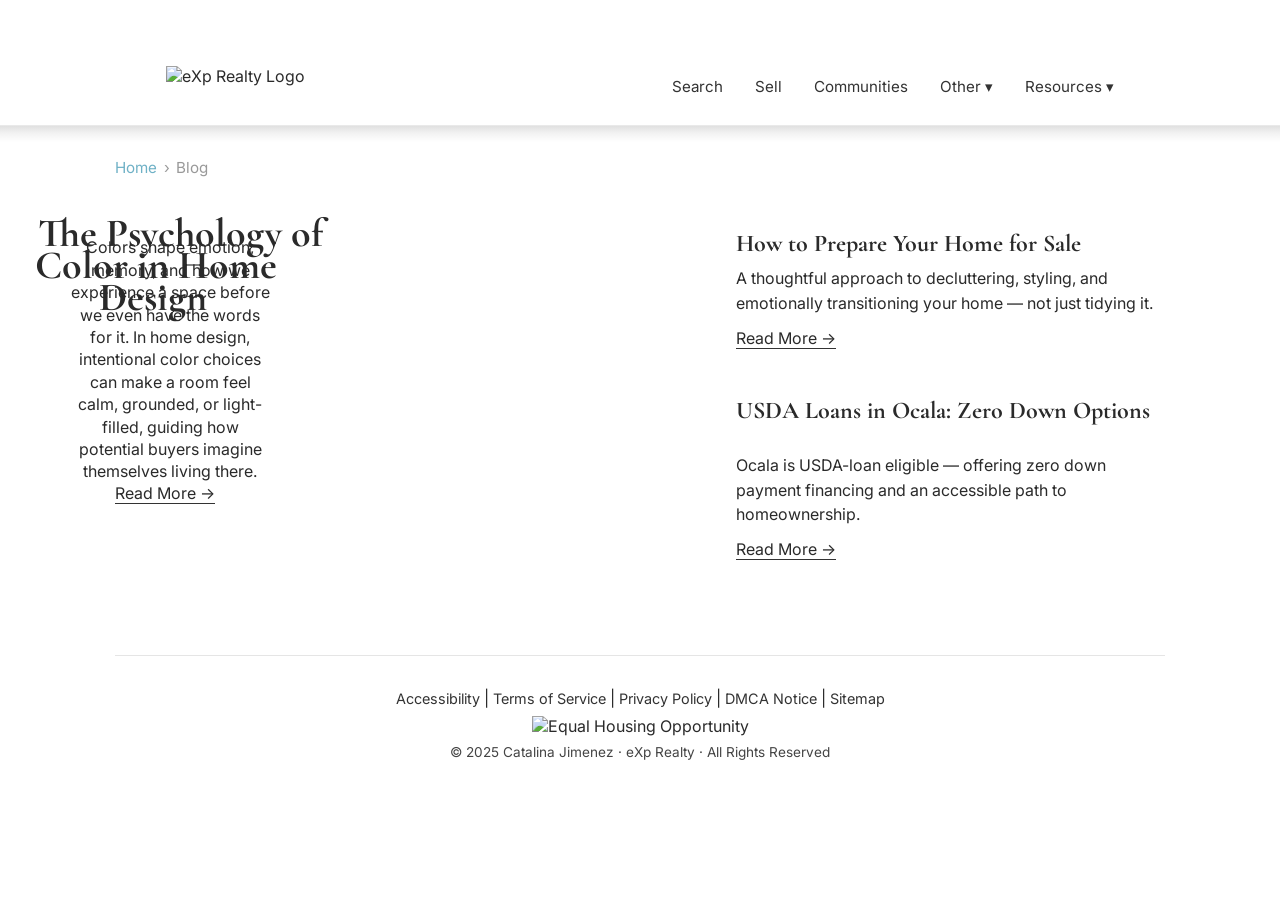
==== index.html @ dcae133d "Update index.html" ====
<!DOCTYPE html>
<html lang="en">
<head>
  <meta charset="UTF-8">
  <title>My Florida Home Guide</title>
  <link rel="preconnect" href="https://fonts.gstatic.com" crossorigin>
  <link href="https://fonts.googleapis.com/css2?family=Cormorant+Garamond:wght@400;500;600&family=Inter:wght@300;400;500&display=swap" rel="stylesheet">
  <style>
    :root { --serif: "Cormorant Garamond", serif; --sans: "Inter", sans-serif; }
    * { box-sizing: border-box; margin: 0; padding: 0; }
    body { font-family: var(--sans); background: #fff; color: #2a2a2a; padding: 3rem 9vw; }

    /* HEADER */
    .blog-header { width: 100%; padding: 1.1rem 4vw; background: #fff; display: flex; justify-content: center; position: relative; z-index: 10; }
    .blog-header-inner { width: 100%; max-width: 1500px; display: flex; justify-content: space-between; align-items: center; }
    .header-logo { height: 42px; width: auto; display: block; }
    .header-right { display: flex; align-items: center; gap: 2rem; font-family: var(--sans); font-size: 0.95rem; font-weight: 400; }
    .nav-main { text-decoration: none; color: #333; transition: opacity 0.25s ease; }
    .nav-main:hover { opacity: 0.6; }

    /* HEADER BAR */
    .header-bar { position: relative; width: 100vw; left: 50%; transform: translateX(-50%); height: 1px; background: #e9e9e9; margin: 0; padding: 0; }
    .header-bar::after { content: ""; position: absolute; left: 0; right: 0; top: 100%; height: 16px; background: linear-gradient(to bottom, rgba(0,0,0,0.12), rgba(0,0,0,0.05) 45%, rgba(0,0,0,0)); pointer-events: none; }

    /* BREADCRUMB */
    .breadcrumb { font-family: var(--sans); font-size: 0.95rem; color: #999; margin-top: 2rem; margin-bottom: 2rem; display: flex; align-items: center; gap: 0.4rem; }
    .breadcrumb a { color: #6fb1c6; text-decoration: none; }
    .breadcrumb a:hover { text-decoration: underline; }
    .breadcrumb span { color: #999; }

    /* LAYOUT */
    .blog-layout { display: grid; grid-template-columns: 1.3fr 1fr; gap: 4rem; align-items: start; background: #fff; position: relative; padding-bottom: 3rem; }
    .hero-container, .side-column { background: #fff; }

    /* HERO TITLE */
    .hero-title { font-family: var(--serif); font-size: clamp(2.5rem, 3.5vw, 2.5rem); line-height: 0.40; margin-left: -3.5vw; margin-top: 1rem; margin-bottom: -5rem; }
    .hero-title .line { display: block; }
    .hero-title .line-1 { margin-left: -2rem; }
    .hero-title .line-2 { margin-left: -2.2rem; }
    .hero-title .line-3 { margin-left: 1.8rem; }

    /* HERO IMAGE */
    .hero-image-wrap { width: 100%; max-width: 480px; margin-left: -4vw; margin-top: 2rem; -webkit-mask-image: url("https://assets.codepen.io/15642444/Hero.svg"); mask-image: url("https://assets.codepen.io/15642444/Hero.svg"); -webkit-mask-size: contain; mask-size: contain; -webkit-mask-repeat: no-repeat; mask-repeat: no-repeat; -webkit-mask-position: top left; mask-position: top left; }
    .hero-image-wrap img { width: 100%; height: 100%; display: block; object-fit: cover; object-position: center top; }

    .hero-paragraph { 
  font-family: var(--sans); 
  line-height: 1.4; 
  margin-left: -3.5vw; 
  margin-top: -2.8rem; 
  max-width: 20ch; 
  text-align: center; 
}
    
    /* READMORE */
    .readmore { text-decoration: none; border-bottom: 1px solid #333; color: #333; }

    /* SIDE COLUMN */
    .side-column { display: flex; flex-direction: column; gap: 3rem; }
    .card-img { width: 100%; border-radius: 22px; margin-bottom: 1rem; }
    .card-title { font-family: var(--serif); font-size: 1.5rem; margin-bottom: 0.5rem; }
    .card-text { line-height: 1.55; margin-bottom: 0.75rem; }

    /* CARD LINK */
    .card-link { text-decoration: none !important; color: #2a2a2a !important; display: block; cursor: pointer; }
    .card-link:link, .card-link:visited, .card-link:hover, .card-link:active { text-decoration: none !important; color: #2a2a2a !important; }
    .card-link h2, .card-link h3, .card-link p, .card-link span { text-decoration: none !important; color: #2a2a2a !important; }
    .card-link:hover { opacity: 0.88; transition: opacity 0.25s; }

    /* FOOTER */
    .site-footer { width: 100%; background: #fff; padding: 2rem 0; border-top: 1px solid #e5e5e5; display: flex; justify-content: center; margin-top: 3rem; }
    .footer-inner { width: 100%; max-width: 2400px; display: flex; flex-direction: column; align-items: center; text-align: center; gap: 0.5rem; }
    .footer-inner a { color: #333; text-decoration: none; font-size: 0.9rem; }
    .footer-logo { height: 38px; width: auto; }
    .footer-copy { font-size: 0.85rem; color: #444; }

    @media(max-width: 900px) { .blog-layout { grid-template-columns: 1fr; } }
  </style>
</head>
<body>

<div class="page-container">
  <header class="blog-header">
    <div class="blog-header-inner">
      <div class="header-left">
        <img src="https://imgur.com/5rAwWDG.jpeg" alt="eXp Realty Logo" class="header-logo">
      </div>
      <nav class="header-right">
        <a href="#" class="nav-main">Search</a>
        <a href="#" class="nav-main">Sell</a>
        <a href="#" class="nav-main">Communities</a>
        <a href="#" class="nav-main">Other ▾</a>
        <a href="#" class="nav-main">Resources ▾</a>
      </nav>
    </div>
  </header>
  <div class="header-bar"></div>
</div>

<nav class="breadcrumb">
  <a href="#">Home</a> <span>›</span> <span>Blog</span>
</nav>

<div class="blog-layout">

  <div class="hero-container">
    <a href="color-psychology.html" class="card-link">
      <h2 class="hero-title">
        <span class="line line-1">The Psychology of</span><br>
        <span class="line line-2">Color in Home</span><br>
        <span class="line line-3">Design</span>
      </h2>
      <div class="hero-image-wrap">
        <img src="https://assets.codepen.io/15642444/Screenshot%202025-10-20%20at%201.41.31%E2%80%AFPM.png" alt="">
      </div>
      <p class="hero-paragraph">
        Colors shape emotion, memory, and how we experience a space before we even
        have the words for it. In home design, intentional color choices can make a
        room feel calm, grounded, or light-filled, guiding how potential buyers
        imagine themselves living there.
      </p>
      <span class="readmore">Read More →</span>
    </a>
  </div>

  <div class="side-column">
    <div class="card">
      <a href="prepare-home-for-sale.html" class="card-link">
        <img src="https://i.imgur.com/AZjeDnA.jpg" alt="" class="card-img">
        <h3 class="card-title">How to Prepare Your Home for Sale</h3>
        <p class="card-text">A thoughtful approach to decluttering, styling, and emotionally transitioning your home — not just tidying it.</p>
        <span class="readmore">Read More →</span>
      </a>
    </div>
    <div class="card">
      <a href="usda-loans-ocala.html" class="card-link">
        <h3 class="card-title">USDA Loans in Ocala: Zero Down Options</h3>
        <img src="https://i.imgur.com/o5Bh1wB.jpeg" alt="" class="card-img">
        <p class="card-text">Ocala is USDA-loan eligible — offering zero down payment financing and an accessible path to homeownership.</p>
        <span class="readmore">Read More →</span>
      </a>
    </div>
  </div>

</div>

<footer class="site-footer">
  <div class="footer-inner">
    <div>
      <a href="#">Accessibility</a> | <a href="#">Terms of Service</a> | <a href="#">Privacy Policy</a> | <a href="#">DMCA Notice</a> | <a href="#">Sitemap</a>
    </div>
    <div><img src="https://imgur.com/uwPw7OD.jpeg" alt="Equal Housing Opportunity" class="footer-logo"></div>
    <div class="footer-copy">© 2025 Catalina Jimenez · eXp Realty · All Rights Reserved</div>
  </div>
</footer>

</body>
</html>
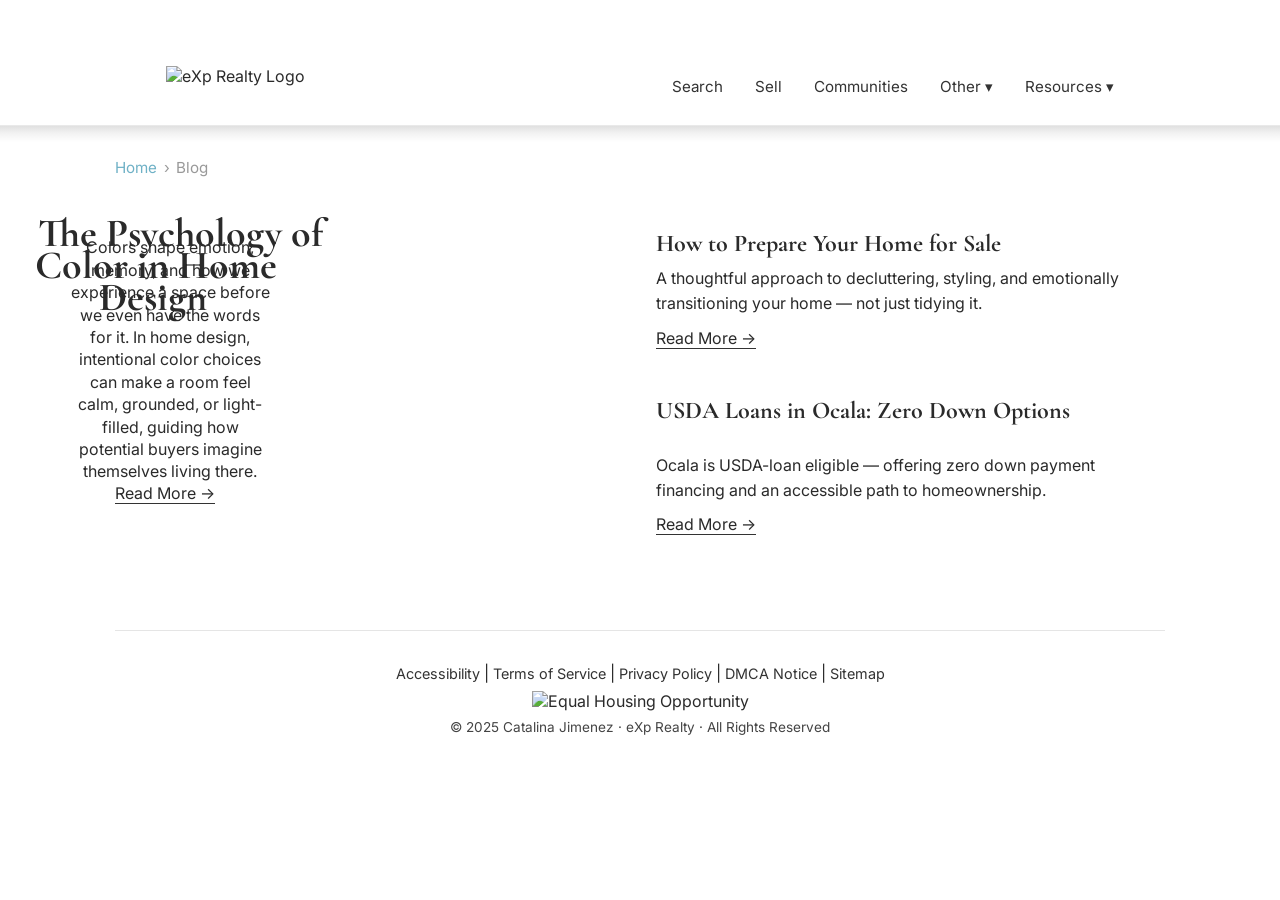
==== commit 60dac47e: "Update index.html" ====
--- a/index.html
+++ b/index.html
@@ -29,7 +29,7 @@
     .breadcrumb span { color: #999; }
 
     /* LAYOUT */
-    .blog-layout { display: grid; grid-template-columns: 1.3fr 1fr; gap: 4rem; align-items: start; background: #fff; position: relative; padding-bottom: 3rem; }
+    .blog-layout { display: grid; grid-template-columns: 1fr 1fr; gap: 2rem; align-items: start; background: #fff; position: relative; padding-bottom: 3rem; }
     .hero-container, .side-column { background: #fff; }
 
     /* HERO TITLE */
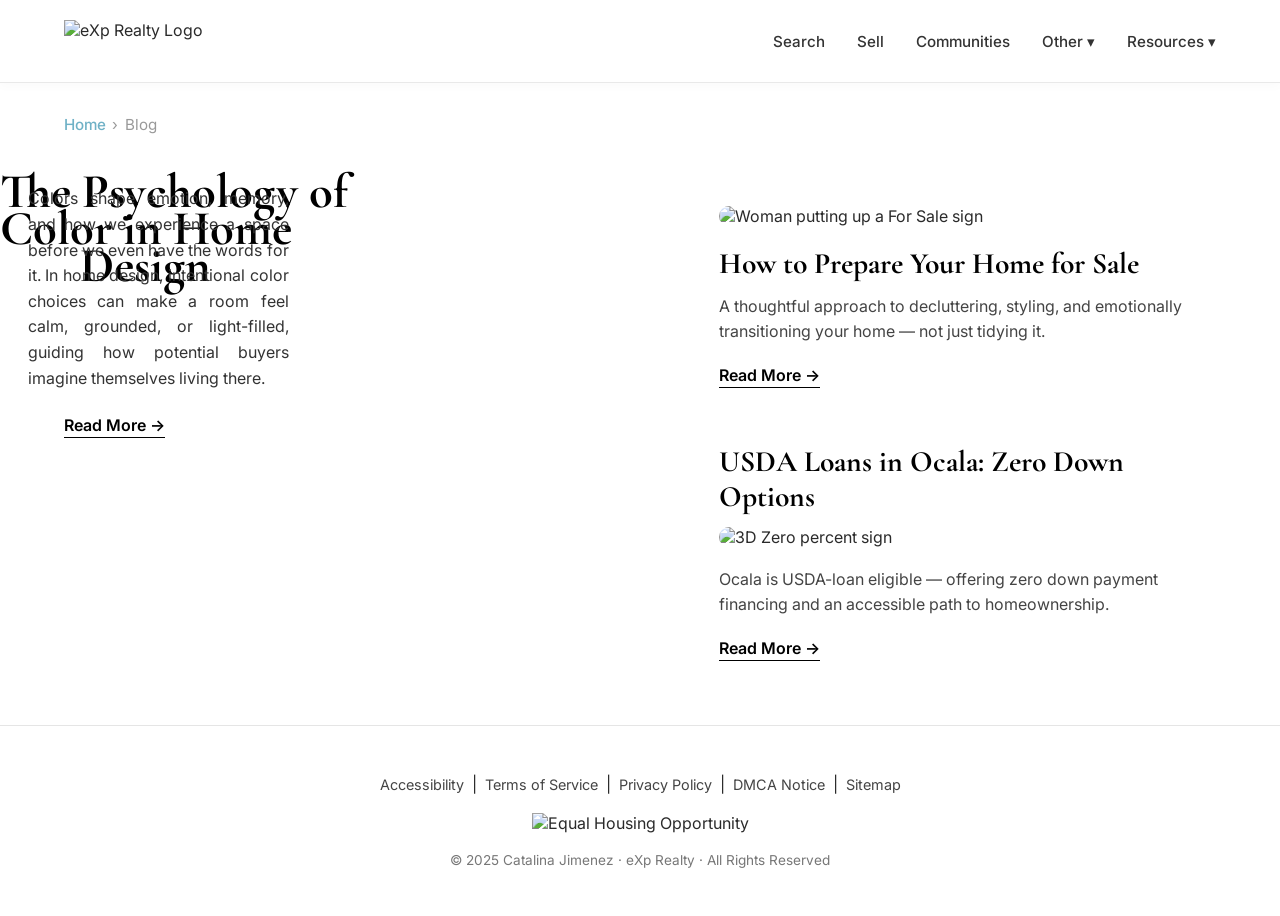
==== commit 1cb52ed0: "Update index.html" ====
--- a/index.html
+++ b/index.html
@@ -2,86 +2,262 @@
 <html lang="en">
 <head>
   <meta charset="UTF-8">
+  <meta name="viewport" content="width=device-width, initial-scale=1.0">
   <title>My Florida Home Guide</title>
   <link rel="preconnect" href="https://fonts.gstatic.com" crossorigin>
-  <link href="https://fonts.googleapis.com/css2?family=Cormorant+Garamond:wght@400;500;600&family=Inter:wght@300;400;500&display=swap" rel="stylesheet">
+  <!-- Updated this link to specifically request the 700 and 600 weights -->
+  <link href="https://fonts.googleapis.com/css2?family=Cormorant+Garamond:ital,wght@0,300;0,400;0,500;0,600;0,700;1,400&family=Inter:wght@300;400;500;600;700&display=swap" rel="stylesheet">
   <style>
-    :root { --serif: "Cormorant Garamond", serif; --sans: "Inter", sans-serif; }
-    * { box-sizing: border-box; margin: 0; padding: 0; }
-    body { font-family: var(--sans); background: #fff; color: #2a2a2a; padding: 3rem 9vw; }
+    :root { 
+      --serif: "Cormorant Garamond", serif; 
+      --sans: "Inter", sans-serif; 
+    }
+    
+    * { 
+      box-sizing: border-box; 
+      margin: 0; 
+      padding: 0; 
+    }
+    
+    body { 
+      font-family: var(--sans); 
+      background: #fff; 
+      color: #2a2a2a; 
+    }
+
+    /* Outer wrapper to control max width perfectly */
+    .page-wrapper {
+      max-width: 1300px;
+      margin: 0 auto;
+      padding: 0 5vw;
+    }
 
     /* HEADER */
-    .blog-header { width: 100%; padding: 1.1rem 4vw; background: #fff; display: flex; justify-content: center; position: relative; z-index: 10; }
-    .blog-header-inner { width: 100%; max-width: 1500px; display: flex; justify-content: space-between; align-items: center; }
-    .header-logo { height: 42px; width: auto; display: block; }
-    .header-right { display: flex; align-items: center; gap: 2rem; font-family: var(--sans); font-size: 0.95rem; font-weight: 400; }
-    .nav-main { text-decoration: none; color: #333; transition: opacity 0.25s ease; }
-    .nav-main:hover { opacity: 0.6; }
+    .blog-header { 
+      width: 100%; 
+      padding: 1.25rem 0; 
+      background: #fff; 
+      display: flex; 
+      justify-content: space-between; 
+      align-items: center; 
+    }
+    .header-logo { 
+      height: 42px; 
+      width: auto; 
+      display: block; 
+    }
+    .header-right { 
+      display: flex; 
+      align-items: center; 
+      gap: 2rem; 
+      font-size: 0.95rem; 
+      font-weight: 500; 
+    }
+    .nav-main { 
+      text-decoration: none; 
+      color: #333; 
+      transition: opacity 0.25s ease; 
+    }
+    .nav-main:hover { 
+      opacity: 0.6; 
+    }
 
     /* HEADER BAR */
-    .header-bar { position: relative; width: 100vw; left: 50%; transform: translateX(-50%); height: 1px; background: #e9e9e9; margin: 0; padding: 0; }
-    .header-bar::after { content: ""; position: absolute; left: 0; right: 0; top: 100%; height: 16px; background: linear-gradient(to bottom, rgba(0,0,0,0.12), rgba(0,0,0,0.05) 45%, rgba(0,0,0,0)); pointer-events: none; }
+    .header-bar-container {
+      width: 100%;
+      border-bottom: 1px solid #e9e9e9;
+      box-shadow: 0 4px 10px rgba(0,0,0,0.02);
+      margin-bottom: 2rem;
+    }
 
     /* BREADCRUMB */
-    .breadcrumb { font-family: var(--sans); font-size: 0.95rem; color: #999; margin-top: 2rem; margin-bottom: 2rem; display: flex; align-items: center; gap: 0.4rem; }
-    .breadcrumb a { color: #6fb1c6; text-decoration: none; }
-    .breadcrumb a:hover { text-decoration: underline; }
-    .breadcrumb span { color: #999; }
+    .breadcrumb { 
+      font-size: 0.95rem; 
+      color: #999; 
+      margin-bottom: 2.5rem; 
+      display: flex; 
+      align-items: center; 
+      gap: 0.4rem; 
+    }
+    .breadcrumb a { 
+      color: #6fb1c6; 
+      text-decoration: none; 
+      font-weight: 500;
+    }
+    .breadcrumb a:hover { 
+      text-decoration: underline; 
+    }
+    .breadcrumb span { 
+      color: #999; 
+    }
 
     /* LAYOUT */
-    .blog-layout { display: grid; grid-template-columns: 1fr 1fr; gap: 2rem; align-items: start; background: #fff; position: relative; padding-bottom: 3rem; }
-    .hero-container, .side-column { background: #fff; }
-
-    /* HERO TITLE */
-    .hero-title { font-family: var(--serif); font-size: clamp(2.5rem, 3.5vw, 2.5rem); line-height: 0.40; margin-left: -3.5vw; margin-top: 1rem; margin-bottom: -5rem; }
+    .blog-layout { 
+      display: grid; 
+      grid-template-columns: 1.1fr 0.9fr; 
+      gap: 3rem; 
+      align-items: start; 
+      padding-bottom: 4rem; 
+    }
+
+    /* HERO TITLE - Now using loaded Bold weight */
+    .hero-title { 
+      font-family: var(--serif); 
+      font-size: clamp(2rem, 3.8vw, 3.1rem); 
+      font-weight: 700; 
+      line-height: 0.76; 
+      margin-bottom: -4.9rem;
+      color: #000;
+      position: relative;
+      z-index: 10;
+    }
     .hero-title .line { display: block; }
-    .hero-title .line-1 { margin-left: -2rem; }
-    .hero-title .line-2 { margin-left: -2.2rem; }
-    .hero-title .line-3 { margin-left: 1.8rem; }
+    .hero-title .line-1 { margin-left: -4rem; } /* Fixed: 0 does not need a unit */
+    .hero-title .line-2 { margin-left: -4rem }
+    .hero-title .line-3 { margin-left: 1rem }
 
     /* HERO IMAGE */
-    .hero-image-wrap { width: 100%; max-width: 480px; margin-left: -4vw; margin-top: 2rem; -webkit-mask-image: url("https://assets.codepen.io/15642444/Hero.svg"); mask-image: url("https://assets.codepen.io/15642444/Hero.svg"); -webkit-mask-size: contain; mask-size: contain; -webkit-mask-repeat: no-repeat; mask-repeat: no-repeat; -webkit-mask-position: top left; mask-position: top left; }
-    .hero-image-wrap img { width: 100%; height: 100%; display: block; object-fit: cover; object-position: center top; }
-
+    .hero-image-wrap { 
+      width: 100%; 
+      max-width: 600px; 
+      margin-top: 0.5rem;
+      margin-left: -5%;
+      position: relative; 
+      z-index: 1; 
+      -webkit-mask-image: url("https://assets.codepen.io/15642444/Hero.svg"); 
+      mask-image: url("https://assets.codepen.io/15642444/Hero.svg"); 
+      -webkit-mask-size: contain; 
+      mask-size: contain; 
+      -webkit-mask-repeat: no-repeat; 
+      mask-repeat: no-repeat; 
+      -webkit-mask-position: top left; 
+      mask-position: top left; 
+    }
+    .hero-image-wrap img { 
+      width: 100%; 
+      height: 100%; 
+      display: block; 
+      object-fit: cover; 
+      object-position: center top; 
+    }
+
+    /* HERO TEXT */
     .hero-paragraph { 
-  font-family: var(--sans); 
-  line-height: 1.4; 
-  margin-left: -3.5vw; 
-  margin-top: -2.8rem; 
-  max-width: 20ch; 
-  text-align: center; 
-}
+      font-family: var(--sans); 
+      font-size: 1rem;
+      line-height: 1.6; 
+      margin-top: -3rem;
+      margin-left: -6%;
+      margin-bottom: 1.5rem; 
+      max-width: 43%; 
+      text-align: justify; 
+      color: #333;
+      position: relative;
+      z-index: 10;
+    }
     
     /* READMORE */
-    .readmore { text-decoration: none; border-bottom: 1px solid #333; color: #333; }
+    .readmore { 
+      font-weight: 600;
+      text-decoration: none; 
+      border-bottom: 1.5px solid #000; 
+      color: #000; 
+      padding-bottom: 2px;
+      display: inline-block;
+      position: relative;
+      z-index: 10;
+    }
 
     /* SIDE COLUMN */
-    .side-column { display: flex; flex-direction: column; gap: 3rem; }
-    .card-img { width: 100%; border-radius: 22px; margin-bottom: 1rem; }
-    .card-title { font-family: var(--serif); font-size: 1.5rem; margin-bottom: 0.5rem; }
-    .card-text { line-height: 1.55; margin-bottom: 0.75rem; }
-
-    /* CARD LINK */
-    .card-link { text-decoration: none !important; color: #2a2a2a !important; display: block; cursor: pointer; }
-    .card-link:link, .card-link:visited, .card-link:hover, .card-link:active { text-decoration: none !important; color: #2a2a2a !important; }
-    .card-link h2, .card-link h3, .card-link p, .card-link span { text-decoration: none !important; color: #2a2a2a !important; }
-    .card-link:hover { opacity: 0.88; transition: opacity 0.25s; }
+    .side-column { 
+      display: flex; 
+      flex-direction: column; 
+      gap: 3.5rem; 
+      padding-top: 2rem; 
+    }
+    .card-img { 
+      width: 100%; 
+      border-radius: 20px; 
+      margin-bottom: 1.25rem; 
+      display: block;
+    }
+    .card-title { 
+      font-family: var(--serif); 
+      font-size: 1.85rem; 
+      font-weight: 700; 
+      margin-bottom: 0.75rem; 
+      color: #000;
+      line-height: 1.2;
+    }
+    .card-text { 
+      line-height: 1.6; 
+      margin-bottom: 1.25rem; 
+      color: #444;
+      font-size: 1rem;
+    }
+
+    /* CARD LINK RESET */
+    .card-link { 
+      text-decoration: none; 
+      color: inherit; 
+      display: block; 
+      cursor: pointer; 
+      transition: opacity 0.2s ease;
+    }
+    .card-link:hover { 
+      opacity: 0.8; 
+    }
 
     /* FOOTER */
-    .site-footer { width: 100%; background: #fff; padding: 2rem 0; border-top: 1px solid #e5e5e5; display: flex; justify-content: center; margin-top: 3rem; }
-    .footer-inner { width: 100%; max-width: 2400px; display: flex; flex-direction: column; align-items: center; text-align: center; gap: 0.5rem; }
-    .footer-inner a { color: #333; text-decoration: none; font-size: 0.9rem; }
-    .footer-logo { height: 38px; width: auto; }
-    .footer-copy { font-size: 0.85rem; color: #444; }
-
-    @media(max-width: 900px) { .blog-layout { grid-template-columns: 1fr; } }
+    .site-footer { 
+      width: 100%; 
+      background: #fff; 
+      padding: 3rem 0; 
+      border-top: 1px solid #e5e5e5; 
+      display: flex; 
+      justify-content: center; 
+    }
+    .footer-inner { 
+      width: 100%; 
+      display: flex; 
+      flex-direction: column; 
+      align-items: center; 
+      text-align: center; 
+      gap: 1.2rem; 
+    }
+    .footer-inner a { 
+      color: #444; 
+      text-decoration: none; 
+      font-size: 0.9rem; 
+    }
+    .footer-inner a:hover {
+      text-decoration: underline;
+    }
+    .footer-logo { 
+      height: 38px; 
+      width: auto; 
+    }
+    .footer-copy { 
+      font-size: 0.85rem; 
+      color: #777; 
+    }
+
+    /* RESPONSIVE */
+    @media(max-width: 900px) { 
+      .blog-layout { grid-template-columns: 1fr; gap: 4rem; } 
+      .hero-title .line-2, .hero-title .line-3 { padding-left: 0; }
+      .hero-title { margin-bottom: 0; }
+      .hero-image-wrap { margin-left: 0; }
+      .hero-paragraph { margin-top: 1rem; margin-left: 0; }
+      .side-column { padding-top: 0; }
+    }
   </style>
 </head>
 <body>
 
-<div class="page-container">
-  <header class="blog-header">
-    <div class="blog-header-inner">
+<div class="header-bar-container">
+  <div class="page-wrapper">
+    <header class="blog-header">
       <div class="header-left">
         <img src="https://imgur.com/5rAwWDG.jpeg" alt="eXp Realty Logo" class="header-logo">
       </div>
@@ -92,62 +268,68 @@
         <a href="#" class="nav-main">Other ▾</a>
         <a href="#" class="nav-main">Resources ▾</a>
       </nav>
-    </div>
-  </header>
-  <div class="header-bar"></div>
+    </header>
+  </div>
 </div>
 
-<nav class="breadcrumb">
-  <a href="#">Home</a> <span>›</span> <span>Blog</span>
-</nav>
-
-<div class="blog-layout">
-
-  <div class="hero-container">
-    <a href="color-psychology.html" class="card-link">
-      <h2 class="hero-title">
-        <span class="line line-1">The Psychology of</span><br>
-        <span class="line line-2">Color in Home</span><br>
-        <span class="line line-3">Design</span>
-      </h2>
-      <div class="hero-image-wrap">
-        <img src="https://assets.codepen.io/15642444/Screenshot%202025-10-20%20at%201.41.31%E2%80%AFPM.png" alt="">
-      </div>
-      <p class="hero-paragraph">
-        Colors shape emotion, memory, and how we experience a space before we even
-        have the words for it. In home design, intentional color choices can make a
-        room feel calm, grounded, or light-filled, guiding how potential buyers
-        imagine themselves living there.
-      </p>
-      <span class="readmore">Read More →</span>
-    </a>
-  </div>
-
-  <div class="side-column">
-    <div class="card">
-      <a href="prepare-home-for-sale.html" class="card-link">
-        <img src="https://i.imgur.com/AZjeDnA.jpg" alt="" class="card-img">
-        <h3 class="card-title">How to Prepare Your Home for Sale</h3>
-        <p class="card-text">A thoughtful approach to decluttering, styling, and emotionally transitioning your home — not just tidying it.</p>
+<div class="page-wrapper">
+  <nav class="breadcrumb">
+    <a href="#">Home</a> <span>›</span> <span>Blog</span>
+  </nav>
+
+  <div class="blog-layout">
+
+    <div class="hero-container">
+      <a href="color-psychology.html" class="card-link">
+        <h2 class="hero-title">
+          <span class="line line-1">The Psychology of</span>
+          <span class="line line-2">Color in Home</span>
+          <span class="line line-3">Design</span>
+        </h2>
+        <div class="hero-image-wrap">
+          <img src="https://assets.codepen.io/15642444/Screenshot%202025-10-20%20at%201.41.31%E2%80%AFPM.png" alt="Colorful gradient representing psychology of color">
+        </div>
+        <p class="hero-paragraph">
+          Colors shape emotion, memory, and how we experience a space before we even
+          have the words for it. In home design, intentional color choices can make a
+          room feel calm, grounded, or light-filled, guiding how potential buyers
+          imagine themselves living there.
+        </p>
         <span class="readmore">Read More →</span>
       </a>
     </div>
-    <div class="card">
-      <a href="usda-loans-ocala.html" class="card-link">
-        <h3 class="card-title">USDA Loans in Ocala: Zero Down Options</h3>
-        <img src="https://i.imgur.com/o5Bh1wB.jpeg" alt="" class="card-img">
-        <p class="card-text">Ocala is USDA-loan eligible — offering zero down payment financing and an accessible path to homeownership.</p>
-        <span class="readmore">Read More →</span>
-      </a>
+
+    <div class="side-column">
+      <div class="card">
+        <a href="prepare-home-for-sale.html" class="card-link">
+          <img src="https://i.imgur.com/AZjeDnA.jpg" alt="Woman putting up a For Sale sign" class="card-img">
+          <h3 class="card-title">How to Prepare Your Home for Sale</h3>
+          <p class="card-text">A thoughtful approach to decluttering, styling, and emotionally transitioning your home — not just tidying it.</p>
+          <span class="readmore">Read More →</span>
+        </a>
+      </div>
+      
+      <div class="card">
+        <a href="usda-loans-ocala.html" class="card-link">
+          <h3 class="card-title">USDA Loans in Ocala: Zero Down Options</h3>
+          <img src="https://i.imgur.com/o5Bh1wB.jpeg" alt="3D Zero percent sign" class="card-img">
+          <p class="card-text">Ocala is USDA-loan eligible — offering zero down payment financing and an accessible path to homeownership.</p>
+          <span class="readmore">Read More →</span>
+        </a>
+      </div>
     </div>
+
   </div>
-
 </div>
 
 <footer class="site-footer">
-  <div class="footer-inner">
+  <div class="footer-inner page-wrapper">
     <div>
-      <a href="#">Accessibility</a> | <a href="#">Terms of Service</a> | <a href="#">Privacy Policy</a> | <a href="#">DMCA Notice</a> | <a href="#">Sitemap</a>
+      <a href="#">Accessibility</a> &nbsp;|&nbsp; 
+      <a href="#">Terms of Service</a> &nbsp;|&nbsp; 
+      <a href="#">Privacy Policy</a> &nbsp;|&nbsp; 
+      <a href="#">DMCA Notice</a> &nbsp;|&nbsp; 
+      <a href="#">Sitemap</a>
     </div>
     <div><img src="https://imgur.com/uwPw7OD.jpeg" alt="Equal Housing Opportunity" class="footer-logo"></div>
     <div class="footer-copy">© 2025 Catalina Jimenez · eXp Realty · All Rights Reserved</div>
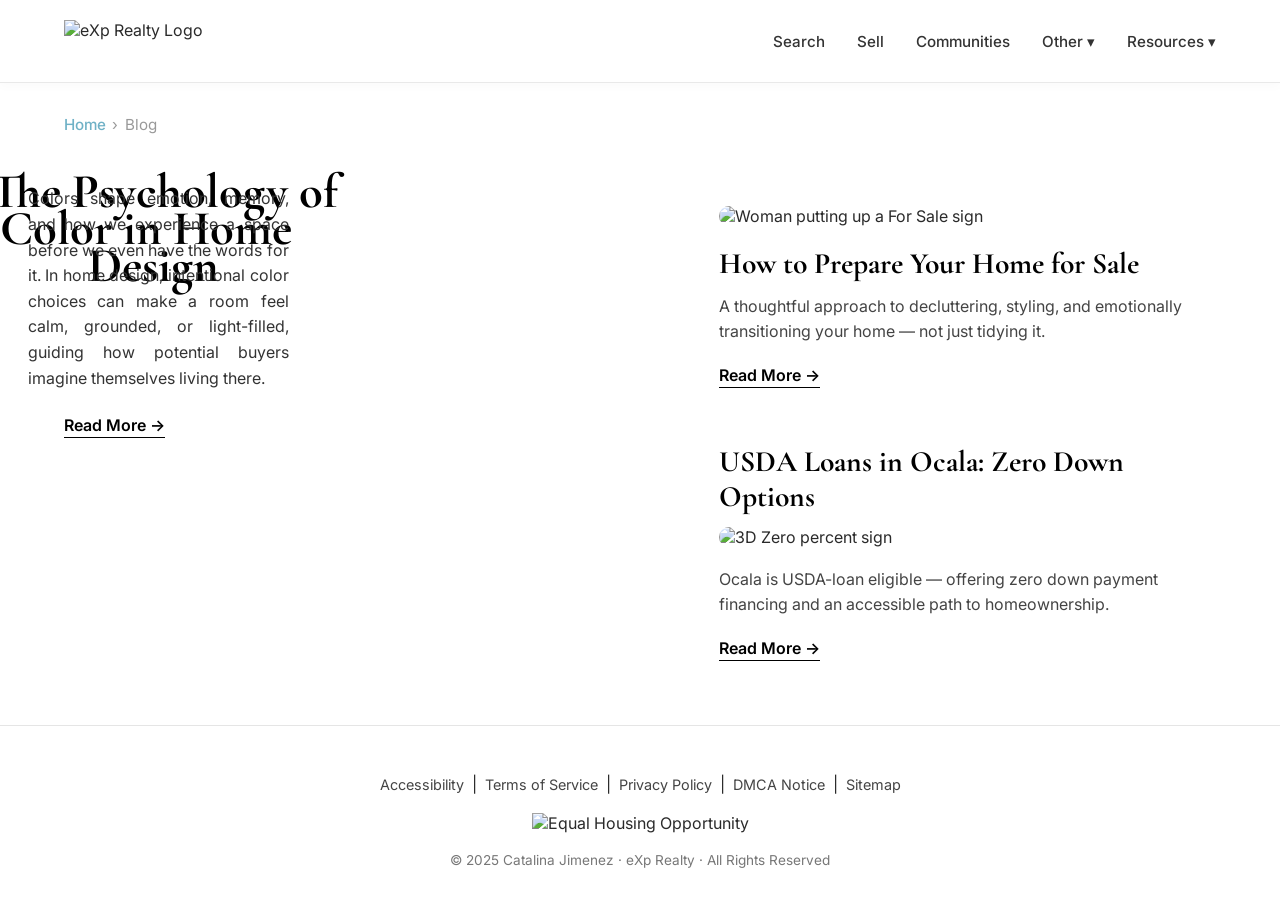
==== commit 91186cfe: "Update index.html" ====
--- a/index.html
+++ b/index.html
@@ -112,9 +112,9 @@
       z-index: 10;
     }
     .hero-title .line { display: block; }
-    .hero-title .line-1 { margin-left: -4rem; } /* Fixed: 0 does not need a unit */
+    .hero-title .line-1 { margin-left: -4.6rem; } /* Fixed: 0 does not need a unit */
     .hero-title .line-2 { margin-left: -4rem }
-    .hero-title .line-3 { margin-left: 1rem }
+    .hero-title .line-3 { margin-left: 1.5rem }
 
     /* HERO IMAGE */
     .hero-image-wrap { 
@@ -262,8 +262,8 @@
         <img src="https://imgur.com/5rAwWDG.jpeg" alt="eXp Realty Logo" class="header-logo">
       </div>
       <nav class="header-right">
-        <a href="#" class="nav-main">Search</a>
-        <a href="#" class="nav-main">Sell</a>
+        <a href="https://catalinajimenezfl.exprealty.com/index.php?homesearchmore=1#advanced_search_form" class="nav-main">Search</a>
+        <a href="#valuation" class="nav-main" onclick="document.getElementById('valuationModal').style.display='flex'; return false;">Sell</a>
         <a href="#" class="nav-main">Communities</a>
         <a href="#" class="nav-main">Other ▾</a>
         <a href="#" class="nav-main">Resources ▾</a>
@@ -335,6 +335,33 @@
     <div class="footer-copy">© 2025 Catalina Jimenez · eXp Realty · All Rights Reserved</div>
   </div>
 </footer>
-
+<!-- Home Valuation Modal -->
+<div id="valuationModal" style="display:none; position:fixed; inset:0; background:rgba(0,0,0,0.6); z-index:9999; align-items:center; justify-content:center; padding:20px;">
+  <div style="background:#fff; border-radius:12px; max-width:520px; width:100%; padding:24px; position:relative; max-height:90vh; overflow:auto; font-family:'Segoe UI', sans-serif;">
+    <button onclick="document.getElementById('valuationModal').style.display='none'" type="button" style="position:absolute; top:12px; right:14px; background:none; border:none; font-size:22px; font-weight:700; cursor:pointer; color:#333;">×</button>
+    <h2 style="margin:0 0 10px; font-size:1.35rem; color:#222;">Request Your Free Home Evaluation</h2>
+    <p style="margin:0 0 16px; color:#666; line-height:1.4;">Fill this out and I'll follow up with a valuation and local comparables.</p>
+    <form action="https://formspree.io/f/mrebndrq" method="POST">
+      <input type="hidden" name="_subject" value="New Home Valuation Request (Website)" />
+      <label style="display:block; font-weight:700; color:#444; margin:10px 0 6px;">Full Name *</label>
+      <input type="text" name="name" required style="width:100%; padding:10px 12px; border:1px solid #ccc; border-radius:8px; font-size:1rem;">
+      <label style="display:block; font-weight:700; color:#444; margin:12px 0 6px;">Email *</label>
+      <input type="email" name="email" required style="width:100%; padding:10px 12px; border:1px solid #ccc; border-radius:8px; font-size:1rem;">
+      <label style="display:block; font-weight:700; color:#444; margin:12px 0 6px;">Phone</label>
+      <input type="tel" name="phone" style="width:100%; padding:10px 12px; border:1px solid #ccc; border-radius:8px; font-size:1rem;">
+      <label style="display:block; font-weight:700; color:#444; margin:12px 0 6px;">Property Address</label>
+      <input type="text" name="address" style="width:100%; padding:10px 12px; border:1px solid #ccc; border-radius:8px; font-size:1rem;">
+      <label style="display:block; font-weight:700; color:#444; margin:12px 0 6px;">Bedrooms</label>
+      <input type="number" name="bedrooms" min="0" style="width:100%; padding:10px 12px; border:1px solid #ccc; border-radius:8px; font-size:1rem;">
+      <label style="display:block; font-weight:700; color:#444; margin:12px 0 6px;">Bathrooms</label>
+      <input type="number" name="bathrooms" min="0" style="width:100%; padding:10px 12px; border:1px solid #ccc; border-radius:8px; font-size:1rem;">
+      <label style="display:block; font-weight:700; color:#444; margin:12px 0 6px;">Square Footage</label>
+      <input type="number" name="sqft" min="0" style="width:100%; padding:10px 12px; border:1px solid #ccc; border-radius:8px; font-size:1rem;">
+      <label style="display:block; font-weight:700; color:#444; margin:12px 0 6px;">Recent Renovations / Upgrades</label>
+      <textarea name="renovations" rows="3" style="width:100%; padding:10px 12px; border:1px solid #ccc; border-radius:8px; font-size:1rem; resize:vertical;"></textarea>
+      <button type="submit" style="width:100%; margin-top:16px; padding:12px; background:#0078d7; color:#fff; border:none; border-radius:8px; font-weight:800; cursor:pointer; font-size:1rem;">Submit</button>
+    </form>
+  </div>
+</div>
 </body>
 </html>
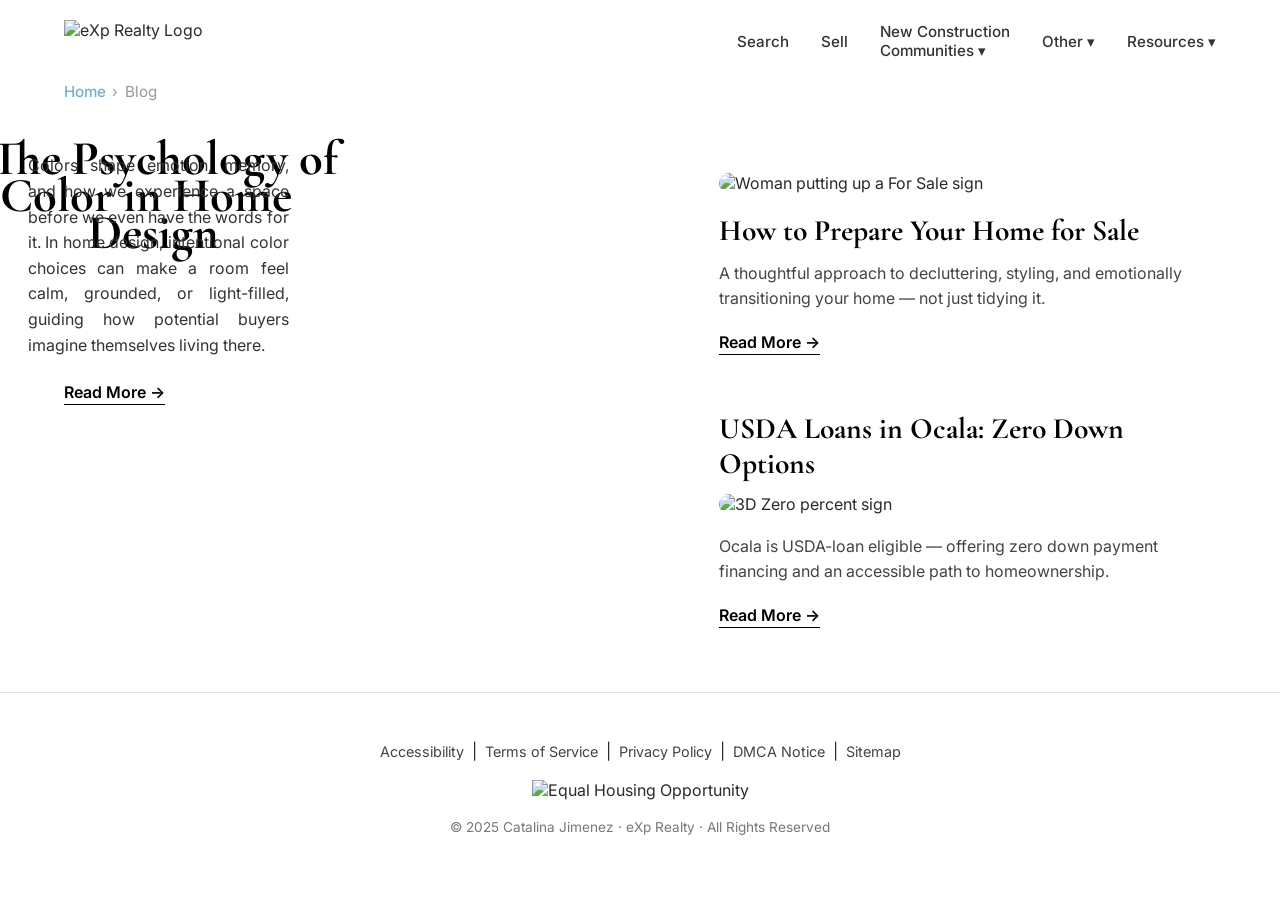
==== commit f09e9590: "Update index.html" ====
--- a/index.html
+++ b/index.html
@@ -5,251 +5,207 @@
   <meta name="viewport" content="width=device-width, initial-scale=1.0">
   <title>My Florida Home Guide</title>
   <link rel="preconnect" href="https://fonts.gstatic.com" crossorigin>
-  <!-- Updated this link to specifically request the 700 and 600 weights -->
   <link href="https://fonts.googleapis.com/css2?family=Cormorant+Garamond:ital,wght@0,300;0,400;0,500;0,600;0,700;1,400&family=Inter:wght@300;400;500;600;700&display=swap" rel="stylesheet">
   <style>
     :root { 
       --serif: "Cormorant Garamond", serif; 
       --sans: "Inter", sans-serif; 
     }
-    
-    * { 
-      box-sizing: border-box; 
-      margin: 0; 
-      padding: 0; 
+    * { box-sizing: border-box; margin: 0; padding: 0; }
+    body { font-family: var(--sans); background: #fff; color: #2a2a2a; }
+
+    .page-wrapper { max-width: 1300px; margin: 0 auto; padding: 0 5vw; }
+
+    /* HEADER */
+    .blog-header { width: 100%; padding: 1.25rem 0; background: #fff; display: flex; justify-content: space-between; align-items: center; }
+    .header-logo { height: 42px; width: auto; display: block; }
+    .header-right { display: flex; align-items: center; gap: 2rem; font-size: 0.95rem; font-weight: 500; }
+    .nav-main { text-decoration: none; color: #333; transition: opacity 0.25s ease; }
+    .nav-main:hover { opacity: 0.6; }
+
+    /* DROPDOWN */
+    .nav-dropdown { position: relative; }
+    .nav-dropdown > .nav-main { cursor: pointer; }
+    .dropdown-menu {
+      display: none; position: absolute; top: 100%; left: 50%; transform: translateX(-50%);
+      background: #fff; border: 1px solid #e9e9e9; border-radius: 12px;
+      box-shadow: 0 12px 40px rgba(0,0,0,0.12); padding: 2rem 1.5rem 1.5rem; min-width: 520px; z-index: 1000;
+      margin-top: -0.5rem;
     }
-    
-    body { 
-      font-family: var(--sans); 
-      background: #fff; 
-      color: #2a2a2a; 
+    .nav-dropdown:hover .dropdown-menu,
+    .nav-dropdown:focus-within .dropdown-menu { display: block; }
+    .dropdown-grid { display: grid; grid-template-columns: 1fr 1fr; gap: 0 2rem; }
+    .dropdown-city { margin-bottom: 1.2rem; }
+    .dropdown-city-name { font-size: 0.7rem; font-weight: 700; text-transform: uppercase; letter-spacing: 0.08em; color: #999; margin-bottom: 0.4rem; }
+    .dropdown-community { display: block; text-decoration: none; color: #222; font-size: 0.88rem; font-weight: 500; padding: 0.25rem 0; transition: color 0.2s; }
+    .dropdown-community:hover { color: #6fb1c6; }
+
+    /* MEGA MENU */
+    .mega-menu {
+      display: none; position: absolute; top: 100%; left: 50%; transform: translateX(-50%);
+      background: #fff; border: 1px solid #e9e9e9; border-radius: 12px;
+      box-shadow: 0 12px 40px rgba(0,0,0,0.12); padding: 2rem 1.5rem 1.5rem; min-width: 300px; z-index: 1000;
+      margin-top: -0.5rem;
     }
-
-    /* Outer wrapper to control max width perfectly */
-    .page-wrapper {
-      max-width: 1300px;
-      margin: 0 auto;
-      padding: 0 5vw;
+    .nav-dropdown:hover .mega-menu,
+    .nav-dropdown:focus-within .mega-menu { display: block; }
+    .mega-section-title { font-size: 0.68rem; font-weight: 700; text-transform: uppercase; letter-spacing: 0.12em; color: #bbb; margin-bottom: 0.75rem; }
+    .mega-item { display: flex; align-items: center; gap: 0.85rem; padding: 0.6rem 0.5rem; border-radius: 8px; text-decoration: none; color: #1a1a1a; transition: background 0.15s; margin-bottom: 0.1rem; }
+    .mega-item:hover { background: #f7f5f2; }
+    .mega-icon { width: 36px; height: 36px; border-radius: 8px; background: #f0ede8; display: flex; align-items: center; justify-content: center; font-size: 1rem; flex-shrink: 0; }
+    .mega-item-label { font-size: 0.88rem; font-weight: 600; color: #1a1a1a; display: block; line-height: 1.2; }
+    .mega-item-desc { font-size: 0.75rem; color: #888; margin-top: 0.1rem; display: block; }
+
+    /* CONTACT ME MODAL */
+    .contactme-overlay { display: none; position: fixed; inset: 0; background: rgba(0,0,0,0.55); z-index: 10001; align-items: center; justify-content: center; padding: 1rem; }
+    .contactme-overlay.open { display: flex; }
+    .contactme-modal { background: #fff; border-radius: 18px; box-shadow: 0 30px 80px rgba(0,0,0,0.2); width: 100%; max-width: 420px; overflow: hidden; animation: schedSlide 0.3s cubic-bezier(0.34,1.56,0.64,1); position: relative; }
+    .contactme-header { background: #1a1a1a; padding: 1.5rem 1.75rem 1.35rem; position: relative; }
+    .contactme-header h3 { font-family: var(--serif); font-size: 1.5rem; font-weight: 700; color: #fff; margin-bottom: 0.2rem; }
+    .contactme-header p { font-size: 0.82rem; color: rgba(255,255,255,0.5); }
+    .contactme-close { position: absolute; top: 1rem; right: 1.25rem; background: rgba(255,255,255,0.12); border: none; color: #fff; width: 30px; height: 30px; border-radius: 50%; font-size: 1rem; cursor: pointer; display: flex; align-items: center; justify-content: center; }
+    .contactme-close:hover { background: rgba(255,255,255,0.22); }
+    .contactme-body { padding: 1.75rem; display: flex; flex-direction: column; gap: 1rem; }
+    .contactme-row { display: flex; align-items: center; gap: 1rem; padding: 1rem 1.1rem; border-radius: 12px; background: #f7f5f2; text-decoration: none; color: #1a1a1a; transition: background 0.15s; overflow: hidden; }
+    .contactme-row:hover { background: #efefeb; }
+    .contactme-row-icon { width: 42px; height: 42px; border-radius: 10px; background: #1a1a1a; color: #fff; display: flex; align-items: center; justify-content: center; font-size: 1.1rem; flex-shrink: 0; }
+    .contactme-row-label { font-size: 0.72rem; font-weight: 700; text-transform: uppercase; letter-spacing: 0.08em; color: #aaa; display: block; margin-bottom: 0.2rem; }
+    .contactme-row-value { font-size: 0.92rem; font-weight: 600; color: #1a1a1a; word-break: break-all; }
+    .contactme-tagline { text-align: center; font-style: italic; font-size: 0.78rem; color: #bbb; padding-bottom: 0.5rem; }
+
+    /* POCKET LISTINGS MODAL */
+    .pocket-overlay { display: none; position: fixed; inset: 0; background: rgba(0,0,0,0.55); z-index: 10001; align-items: center; justify-content: center; padding: 1rem; }
+    .pocket-overlay.open { display: flex; }
+    .pocket-modal { background: #fff; border-radius: 18px; box-shadow: 0 30px 80px rgba(0,0,0,0.2); width: 100%; max-width: 480px; max-height: 90vh; overflow-y: auto; animation: schedSlide 0.3s cubic-bezier(0.34,1.56,0.64,1); position: relative; }
+    .pocket-header { background: #1a1a1a; padding: 1.5rem 1.75rem 1.25rem; position: relative; }
+    .pocket-header h3 { font-family: var(--serif); font-size: 1.5rem; font-weight: 700; color: #fff; margin-bottom: 0.2rem; }
+    .pocket-header p { font-size: 0.82rem; color: rgba(255,255,255,0.5); }
+    .pocket-accent { display: inline-block; background: #c8a96e; color: #fff; font-size: 0.65rem; font-weight: 700; letter-spacing: 0.1em; text-transform: uppercase; padding: 0.2rem 0.6rem; border-radius: 100px; margin-bottom: 0.6rem; }
+    .pocket-close { position: absolute; top: 1rem; right: 1.25rem; background: rgba(255,255,255,0.12); border: none; color: #fff; width: 30px; height: 30px; border-radius: 50%; font-size: 1rem; cursor: pointer; display: flex; align-items: center; justify-content: center; }
+    .pocket-close:hover { background: rgba(255,255,255,0.22); }
+    .pocket-body { padding: 1.75rem; }
+    .pocket-field { margin-bottom: 1.1rem; }
+    .pocket-label { display: block; font-size: 0.78rem; font-weight: 700; color: #444; margin-bottom: 0.4rem; text-transform: uppercase; letter-spacing: 0.06em; }
+    .pocket-input { width: 100%; padding: 0.7rem 0.9rem; border: 1.5px solid #e5e5e5; border-radius: 8px; font-family: var(--sans); font-size: 0.9rem; color: #222; outline: none; transition: border-color 0.2s; }
+    .pocket-input:focus { border-color: #1a1a1a; }
+    .pocket-textarea { width: 100%; padding: 0.7rem 0.9rem; border: 1.5px solid #e5e5e5; border-radius: 8px; font-family: var(--sans); font-size: 0.9rem; color: #222; outline: none; resize: vertical; min-height: 110px; transition: border-color 0.2s; }
+    .pocket-textarea:focus { border-color: #1a1a1a; }
+    .pocket-submit { width: 100%; padding: 0.85rem; background: #1a1a1a; color: #fff; border: none; border-radius: 10px; font-family: var(--sans); font-size: 0.9rem; font-weight: 700; cursor: pointer; transition: background 0.2s; margin-top: 0.25rem; }
+    .pocket-submit:hover { background: #333; }
+    .pocket-confirm { display: none; padding: 2.5rem 1.75rem; text-align: center; }
+    .pocket-confirm.show { display: block; }
+    .pocket-confirm-icon { font-size: 2.8rem; margin-bottom: 1rem; }
+    .pocket-confirm h3 { font-family: var(--serif); font-size: 1.6rem; font-weight: 700; margin-bottom: 0.5rem; }
+    .pocket-confirm p { color: #666; font-size: 0.9rem; line-height: 1.6; }
+
+    /* SCHEDULER MODAL */
+    .scheduler-overlay { display: none; position: fixed; inset: 0; background: rgba(0,0,0,0.55); z-index: 10000; align-items: center; justify-content: center; padding: 1rem; }
+    .scheduler-overlay.open { display: flex; }
+    .scheduler-modal { background: #fff; border-radius: 18px; box-shadow: 0 30px 80px rgba(0,0,0,0.2); width: 100%; max-width: 520px; overflow: hidden; animation: schedSlide 0.3s cubic-bezier(0.34,1.56,0.64,1); position: relative; }
+    @keyframes schedSlide { from { transform: translateY(24px) scale(0.97); opacity: 0; } to { transform: none; opacity: 1; } }
+    .sched-header { background: #1a1a1a; color: #fff; padding: 1.5rem 1.75rem 1.25rem; }
+    .sched-header h3 { font-family: var(--serif); font-size: 1.5rem; font-weight: 700; margin-bottom: 0.2rem; }
+    .sched-header p { font-size: 0.82rem; color: rgba(255,255,255,0.55); }
+    .sched-close { position: absolute; top: 1rem; right: 1.25rem; background: rgba(255,255,255,0.12); border: none; color: #fff; width: 30px; height: 30px; border-radius: 50%; font-size: 1rem; cursor: pointer; display: flex; align-items: center; justify-content: center; }
+    .sched-close:hover { background: rgba(255,255,255,0.2); }
+    .sched-body { padding: 1.5rem 1.75rem 1.75rem; }
+
+    /* Week nav */
+    .sched-week-nav { display: flex; align-items: center; justify-content: space-between; margin-bottom: 1rem; }
+    .sched-week-label { font-size: 0.88rem; font-weight: 600; color: #333; }
+    .sched-week-btn { background: #f5f5f5; border: none; border-radius: 6px; width: 30px; height: 30px; cursor: pointer; font-size: 1rem; display: flex; align-items: center; justify-content: center; transition: background 0.15s; }
+    .sched-week-btn:hover { background: #eee; }
+
+    /* Day pills */
+    .sched-days { display: grid; grid-template-columns: repeat(7, 1fr); gap: 0.4rem; margin-bottom: 1.25rem; }
+    .sched-day { display: flex; flex-direction: column; align-items: center; gap: 0.2rem; padding: 0.5rem 0.2rem; border-radius: 10px; border: 1.5px solid #eee; cursor: pointer; transition: all 0.15s; background: #fff; }
+    .sched-day:hover { border-color: #1a1a1a; }
+    .sched-day.selected { background: #1a1a1a; border-color: #1a1a1a; color: #fff; }
+    .sched-day.today .day-num { color: #c8a96e; font-weight: 700; }
+    .sched-day.selected .day-num, .sched-day.selected .day-name { color: #fff; }
+    .day-name { font-size: 0.62rem; font-weight: 600; text-transform: uppercase; letter-spacing: 0.05em; color: #aaa; }
+    .day-num { font-size: 0.95rem; font-weight: 700; color: #1a1a1a; }
+    .sched-day.selected .day-name { color: rgba(255,255,255,0.7); }
+
+    /* Time slots */
+    .sched-times-label { font-size: 0.72rem; font-weight: 700; text-transform: uppercase; letter-spacing: 0.1em; color: #bbb; margin-bottom: 0.75rem; }
+    .sched-slots { display: grid; grid-template-columns: repeat(3, 1fr); gap: 0.5rem; max-height: 220px; overflow-y: auto; padding-right: 2px; }
+    .sched-slots::-webkit-scrollbar { width: 4px; }
+    .sched-slots::-webkit-scrollbar-thumb { background: #ddd; border-radius: 2px; }
+    .slot-btn { padding: 0.55rem 0.5rem; border-radius: 8px; border: 1.5px solid #eee; background: #fff; font-family: var(--sans); font-size: 0.8rem; font-weight: 500; color: #333; cursor: pointer; transition: all 0.15s; text-align: center; }
+    .slot-btn:hover { border-color: #1a1a1a; color: #1a1a1a; }
+    .slot-btn.busy { background: #fafafa; color: #ccc; border-color: #f0f0f0; cursor: not-allowed; font-size: 0.72rem; }
+    .slot-btn.selected { background: #1a1a1a; border-color: #1a1a1a; color: #fff; }
+    .sched-confirm-btn { width: 100%; margin-top: 1.25rem; padding: 0.85rem; background: #1a1a1a; color: #fff; border: none; border-radius: 10px; font-family: var(--sans); font-size: 0.9rem; font-weight: 700; cursor: pointer; transition: background 0.2s; }
+    .sched-confirm-btn:hover { background: #333; }
+    .sched-confirm-btn:disabled { background: #ccc; cursor: not-allowed; }
+
+    /* Confirmation screen */
+    .sched-confirm-screen { display: none; padding: 2.5rem 1.75rem; text-align: center; }
+    .sched-confirm-screen.show { display: block; }
+    .sched-checkmark { font-size: 3rem; margin-bottom: 1rem; }
+    .sched-confirm-screen h3 { font-family: var(--serif); font-size: 1.6rem; font-weight: 700; margin-bottom: 0.5rem; }
+    .sched-confirm-screen p { color: #666; font-size: 0.92rem; line-height: 1.6; margin-bottom: 1.5rem; }
+    .sched-booked-slot { background: #f7f5f2; border-radius: 10px; padding: 1rem; font-size: 0.9rem; font-weight: 600; color: #1a1a1a; margin-bottom: 1.5rem; }
+    .sched-done-btn { padding: 0.75rem 2rem; background: #1a1a1a; color: #fff; border: none; border-radius: 8px; font-family: var(--sans); font-size: 0.88rem; font-weight: 700; cursor: pointer; }
+
+    /* BREADCRUMB */
+    .breadcrumb { font-size: 0.95rem; color: #999; margin-bottom: 2.5rem; display: flex; align-items: center; gap: 0.4rem; }
+    .breadcrumb a { color: #6fb1c6; text-decoration: none; font-weight: 500; }
+    .breadcrumb a:hover { text-decoration: underline; }
+    .breadcrumb span { color: #999; }
+
+    /* LAYOUT */
+    .blog-layout { display: grid; grid-template-columns: 1.1fr 0.9fr; gap: 3rem; align-items: start; padding-bottom: 4rem; }
+
+    /* HERO TITLE */
+    .hero-title { font-family: var(--serif); font-size: clamp(2rem, 3.8vw, 3.1rem); font-weight: 700; line-height: 0.76; margin-bottom: -4.9rem; color: #000; position: relative; z-index: 10; }
+    .hero-title .line { display: block; }
+    .hero-title .line-1 { margin-left: -4.6rem; }
+    .hero-title .line-2 { margin-left: -4rem; }
+    .hero-title .line-3 { margin-left: 1.5rem; }
+
+    /* HERO IMAGE */
+    .hero-image-wrap { width: 100%; max-width: 600px; margin-top: 0.5rem; margin-left: -5%; position: relative; z-index: 1; -webkit-mask-image: url("https://assets.codepen.io/15642444/Hero.svg"); mask-image: url("https://assets.codepen.io/15642444/Hero.svg"); -webkit-mask-size: contain; mask-size: contain; -webkit-mask-repeat: no-repeat; mask-repeat: no-repeat; -webkit-mask-position: top left; mask-position: top left; }
+    .hero-image-wrap img { width: 100%; height: 100%; display: block; object-fit: cover; object-position: center top; }
+
+    /* HERO TEXT */
+    .hero-paragraph { font-family: var(--sans); font-size: 1rem; line-height: 1.6; margin-top: -3rem; margin-left: -6%; margin-bottom: 1.5rem; max-width: 43%; text-align: justify; color: #333; position: relative; z-index: 10; }
+
+    .readmore { font-weight: 600; text-decoration: none; border-bottom: 1.5px solid #000; color: #000; padding-bottom: 2px; display: inline-block; position: relative; z-index: 10; }
+
+    /* SIDE COLUMN */
+    .side-column { display: flex; flex-direction: column; gap: 3.5rem; padding-top: 2rem; }
+    .card-img { width: 100%; border-radius: 20px; margin-bottom: 1.25rem; display: block; }
+    .card-title { font-family: var(--serif); font-size: 1.85rem; font-weight: 700; margin-bottom: 0.75rem; color: #000; line-height: 1.2; }
+    .card-text { line-height: 1.6; margin-bottom: 1.25rem; color: #444; font-size: 1rem; }
+    .card-link { text-decoration: none; color: inherit; display: block; cursor: pointer; transition: opacity 0.2s ease; }
+    .card-link:hover { opacity: 0.8; }
+
+    /* FOOTER */
+    .site-footer { width: 100%; background: #fff; padding: 3rem 0; border-top: 1px solid #e5e5e5; display: flex; justify-content: center; }
+    .footer-inner { width: 100%; display: flex; flex-direction: column; align-items: center; text-align: center; gap: 1.2rem; }
+    .footer-inner a { color: #444; text-decoration: none; font-size: 0.9rem; }
+    .footer-inner a:hover { text-decoration: underline; }
+    .footer-logo { height: 38px; width: auto; }
+    .footer-copy { font-size: 0.85rem; color: #777; }
+
+    /* RESPONSIVE */
+    @media(max-width: 900px) {
+      .blog-layout { grid-template-columns: 1fr; gap: 4rem; }
+      .hero-title .line-1, .hero-title .line-2, .hero-title .line-3 { margin-left: 0; }
+      .hero-title { margin-bottom: 1rem; font-size: clamp(1.8rem, 8vw, 2.5rem); line-height: 1.1; }
+      .hero-image-wrap { margin-left: 0; max-width: 100%; }
+      .hero-paragraph { margin-top: 1rem; margin-left: 0; max-width: 100%; text-align: left; }
+      .side-column { padding-top: 0; }
+      .header-right { gap: 1.2rem; font-size: 0.88rem; }
     }
-
-    /* HEADER */
-    .blog-header { 
-      width: 100%; 
-      padding: 1.25rem 0; 
-      background: #fff; 
-      display: flex; 
-      justify-content: space-between; 
-      align-items: center; 
-    }
-    .header-logo { 
-      height: 42px; 
-      width: auto; 
-      display: block; 
-    }
-    .header-right { 
-      display: flex; 
-      align-items: center; 
-      gap: 2rem; 
-      font-size: 0.95rem; 
-      font-weight: 500; 
-    }
-    .nav-main { 
-      text-decoration: none; 
-      color: #333; 
-      transition: opacity 0.25s ease; 
-    }
-    .nav-main:hover { 
-      opacity: 0.6; 
-    }
-
-    /* HEADER BAR */
-    .header-bar-container {
-      width: 100%;
-      border-bottom: 1px solid #e9e9e9;
-      box-shadow: 0 4px 10px rgba(0,0,0,0.02);
-      margin-bottom: 2rem;
-    }
-
-    /* BREADCRUMB */
-    .breadcrumb { 
-      font-size: 0.95rem; 
-      color: #999; 
-      margin-bottom: 2.5rem; 
-      display: flex; 
-      align-items: center; 
-      gap: 0.4rem; 
-    }
-    .breadcrumb a { 
-      color: #6fb1c6; 
-      text-decoration: none; 
-      font-weight: 500;
-    }
-    .breadcrumb a:hover { 
-      text-decoration: underline; 
-    }
-    .breadcrumb span { 
-      color: #999; 
-    }
-
-    /* LAYOUT */
-    .blog-layout { 
-      display: grid; 
-      grid-template-columns: 1.1fr 0.9fr; 
-      gap: 3rem; 
-      align-items: start; 
-      padding-bottom: 4rem; 
-    }
-
-    /* HERO TITLE - Now using loaded Bold weight */
-    .hero-title { 
-      font-family: var(--serif); 
-      font-size: clamp(2rem, 3.8vw, 3.1rem); 
-      font-weight: 700; 
-      line-height: 0.76; 
-      margin-bottom: -4.9rem;
-      color: #000;
-      position: relative;
-      z-index: 10;
-    }
-    .hero-title .line { display: block; }
-    .hero-title .line-1 { margin-left: -4.6rem; } /* Fixed: 0 does not need a unit */
-    .hero-title .line-2 { margin-left: -4rem }
-    .hero-title .line-3 { margin-left: 1.5rem }
-
-    /* HERO IMAGE */
-    .hero-image-wrap { 
-      width: 100%; 
-      max-width: 600px; 
-      margin-top: 0.5rem;
-      margin-left: -5%;
-      position: relative; 
-      z-index: 1; 
-      -webkit-mask-image: url("https://assets.codepen.io/15642444/Hero.svg"); 
-      mask-image: url("https://assets.codepen.io/15642444/Hero.svg"); 
-      -webkit-mask-size: contain; 
-      mask-size: contain; 
-      -webkit-mask-repeat: no-repeat; 
-      mask-repeat: no-repeat; 
-      -webkit-mask-position: top left; 
-      mask-position: top left; 
-    }
-    .hero-image-wrap img { 
-      width: 100%; 
-      height: 100%; 
-      display: block; 
-      object-fit: cover; 
-      object-position: center top; 
-    }
-
-    /* HERO TEXT */
-    .hero-paragraph { 
-      font-family: var(--sans); 
-      font-size: 1rem;
-      line-height: 1.6; 
-      margin-top: -3rem;
-      margin-left: -6%;
-      margin-bottom: 1.5rem; 
-      max-width: 43%; 
-      text-align: justify; 
-      color: #333;
-      position: relative;
-      z-index: 10;
-    }
-    
-    /* READMORE */
-    .readmore { 
-      font-weight: 600;
-      text-decoration: none; 
-      border-bottom: 1.5px solid #000; 
-      color: #000; 
-      padding-bottom: 2px;
-      display: inline-block;
-      position: relative;
-      z-index: 10;
-    }
-
-    /* SIDE COLUMN */
-    .side-column { 
-      display: flex; 
-      flex-direction: column; 
-      gap: 3.5rem; 
-      padding-top: 2rem; 
-    }
-    .card-img { 
-      width: 100%; 
-      border-radius: 20px; 
-      margin-bottom: 1.25rem; 
-      display: block;
-    }
-    .card-title { 
-      font-family: var(--serif); 
-      font-size: 1.85rem; 
-      font-weight: 700; 
-      margin-bottom: 0.75rem; 
-      color: #000;
-      line-height: 1.2;
-    }
-    .card-text { 
-      line-height: 1.6; 
-      margin-bottom: 1.25rem; 
-      color: #444;
-      font-size: 1rem;
-    }
-
-    /* CARD LINK RESET */
-    .card-link { 
-      text-decoration: none; 
-      color: inherit; 
-      display: block; 
-      cursor: pointer; 
-      transition: opacity 0.2s ease;
-    }
-    .card-link:hover { 
-      opacity: 0.8; 
-    }
-
-    /* FOOTER */
-    .site-footer { 
-      width: 100%; 
-      background: #fff; 
-      padding: 3rem 0; 
-      border-top: 1px solid #e5e5e5; 
-      display: flex; 
-      justify-content: center; 
-    }
-    .footer-inner { 
-      width: 100%; 
-      display: flex; 
-      flex-direction: column; 
-      align-items: center; 
-      text-align: center; 
-      gap: 1.2rem; 
-    }
-    .footer-inner a { 
-      color: #444; 
-      text-decoration: none; 
-      font-size: 0.9rem; 
-    }
-    .footer-inner a:hover {
-      text-decoration: underline;
-    }
-    .footer-logo { 
-      height: 38px; 
-      width: auto; 
-    }
-    .footer-copy { 
-      font-size: 0.85rem; 
-      color: #777; 
-    }
-
-    /* RESPONSIVE */
-    @media(max-width: 900px) { 
-      .blog-layout { grid-template-columns: 1fr; gap: 4rem; } 
-      .hero-title .line-2, .hero-title .line-3 { padding-left: 0; }
-      .hero-title { margin-bottom: 0; }
-      .hero-image-wrap { margin-left: 0; }
-      .hero-paragraph { margin-top: 1rem; margin-left: 0; }
-      .side-column { padding-top: 0; }
+    @media(max-width: 480px) {
+      .header-logo { height: 30px; }
+      .header-right { gap: 0.75rem; font-size: 0.78rem; }
+      .blog-header { padding: 1rem 0; }
+      .page-wrapper { padding: 0 4vw; }
+      .breadcrumb { margin-bottom: 1.5rem; }
     }
   </style>
 </head>
@@ -264,9 +220,47 @@
       <nav class="header-right">
         <a href="https://catalinajimenezfl.exprealty.com/index.php?homesearchmore=1#advanced_search_form" class="nav-main">Search</a>
         <a href="#valuation" class="nav-main" onclick="document.getElementById('valuationModal').style.display='flex'; return false;">Sell</a>
-        <a href="#" class="nav-main">Communities</a>
-        <a href="#" class="nav-main">Other ▾</a>
-        <a href="#" class="nav-main">Resources ▾</a>
+
+        <!-- New Construction dropdown -->
+        <div class="nav-dropdown">
+          <a href="new-construction.html" class="nav-main" style="line-height:1.2; text-align:center; text-decoration:none;">New Construction<br>Communities ▾</a>
+          <div class="dropdown-menu">
+            <div class="dropdown-grid">
+              <div class="dropdown-city"><div class="dropdown-city-name">St. Cloud</div><a href="new-construction.html#st-cloud" class="dropdown-community">Sunbridge</a><a href="new-construction.html#st-cloud" class="dropdown-community">The Meadow at Crossprairie</a><a href="new-construction.html#st-cloud" class="dropdown-community">Brack Ranch</a></div>
+              <div class="dropdown-city"><div class="dropdown-city-name">Winter Garden</div><a href="new-construction.html#winter-garden" class="dropdown-community">Serenade at Ovation</a><a href="new-construction.html#winter-garden" class="dropdown-community">Waterleigh</a></div>
+              <div class="dropdown-city"><div class="dropdown-city-name">Winter Haven</div><a href="new-construction.html#winter-haven" class="dropdown-community">Annabelle Estates</a></div>
+              <div class="dropdown-city"><div class="dropdown-city-name">Minneola</div><a href="new-construction.html#minneola" class="dropdown-community">Hills of Minneola</a><a href="new-construction.html#minneola" class="dropdown-community">Parkview at the Hills</a></div>
+              <div class="dropdown-city"><div class="dropdown-city-name">Apopka</div><a href="new-construction.html#apopka" class="dropdown-community">Crossroads at Kelly Park</a><a href="new-construction.html#apopka" class="dropdown-community">Oakview</a></div>
+              <div class="dropdown-city"><div class="dropdown-city-name">Clermont</div><a href="new-construction.html#clermont" class="dropdown-community">Cagan Crossings West</a><a href="new-construction.html#clermont" class="dropdown-community">Ridgeview</a></div>
+              <div class="dropdown-city"><div class="dropdown-city-name">Davenport</div><a href="new-construction.html#davenport" class="dropdown-community">Preservation Pointe</a><a href="new-construction.html#davenport" class="dropdown-community">Horse Creek</a></div>
+              <div class="dropdown-city"><div class="dropdown-city-name">Ocala</div><a href="new-construction.html#ocala" class="dropdown-community">Aurora Oaks</a><a href="new-construction.html#ocala" class="dropdown-community">Cherrywood Preserve</a></div>
+            </div>
+          </div>
+        </div>
+
+        <!-- Other dropdown -->
+        <div class="nav-dropdown">
+          <a href="#" class="nav-main">Other ▾</a>
+          <div class="mega-menu" style="min-width:310px;">
+            <div class="mega-section-title">More from Catalina</div>
+            <a href="#" onclick="openPocketListings(); return false;" class="mega-item"><div class="mega-icon">🏡</div><div><span class="mega-item-label">Pocket Listings</span><span class="mega-item-desc">Off-market properties for investors &amp; flippers</span></div></a>
+            <a href="#" onclick="openScheduler(); return false;" class="mega-item"><div class="mega-icon">📅</div><div><span class="mega-item-label">Schedule a Call</span><span class="mega-item-desc">Pick an available time to talk</span></div></a>
+            <a href="#" onclick="openContactMe(); return false;" class="mega-item"><div class="mega-icon">✉️</div><div><span class="mega-item-label">Contact Me</span><span class="mega-item-desc">Email or call Catalina directly</span></div></a>
+          </div>
+        </div>
+
+        <!-- Resources dropdown -->
+        <div class="nav-dropdown">
+          <a href="#" class="nav-main">Resources ▾</a>
+          <div class="mega-menu" style="min-width:310px; right:0; left:auto; transform:none;">
+            <div class="mega-section-title">Buyer &amp; Seller Resources</div>
+            <a href="usda-loans-ocala.html" class="mega-item"><div class="mega-icon">🏦</div><div><span class="mega-item-label">USDA Loans in Ocala</span><span class="mega-item-desc">Zero down payment options explained</span></div></a>
+            <a href="prepare-home-for-sale.html" class="mega-item"><div class="mega-icon">🔑</div><div><span class="mega-item-label">Prepare to Sell</span><span class="mega-item-desc">Get the best price for your home</span></div></a>
+            <a href="https://catalinajimenezfl.exprealty.com/mortgage-calculator/" target="_blank" class="mega-item"><div class="mega-icon">🧮</div><div><span class="mega-item-label">Mortgage Calculator</span><span class="mega-item-desc">Estimate your monthly payments</span></div></a>
+            <a href="color-psychology.html" class="mega-item"><div class="mega-icon">🎨</div><div><span class="mega-item-label">Design &amp; Staging Tips</span><span class="mega-item-desc">Present your home beautifully</span></div></a>
+          </div>
+        </div>
+
       </nav>
     </header>
   </div>
@@ -278,7 +272,6 @@
   </nav>
 
   <div class="blog-layout">
-
     <div class="hero-container">
       <a href="color-psychology.html" class="card-link">
         <h2 class="hero-title">
@@ -308,7 +301,6 @@
           <span class="readmore">Read More →</span>
         </a>
       </div>
-      
       <div class="card">
         <a href="usda-loans-ocala.html" class="card-link">
           <h3 class="card-title">USDA Loans in Ocala: Zero Down Options</h3>
@@ -318,23 +310,23 @@
         </a>
       </div>
     </div>
-
   </div>
 </div>
 
 <footer class="site-footer">
   <div class="footer-inner page-wrapper">
     <div>
-      <a href="#">Accessibility</a> &nbsp;|&nbsp; 
-      <a href="#">Terms of Service</a> &nbsp;|&nbsp; 
-      <a href="#">Privacy Policy</a> &nbsp;|&nbsp; 
-      <a href="#">DMCA Notice</a> &nbsp;|&nbsp; 
+      <a href="#">Accessibility</a> &nbsp;|&nbsp;
+      <a href="#">Terms of Service</a> &nbsp;|&nbsp;
+      <a href="#">Privacy Policy</a> &nbsp;|&nbsp;
+      <a href="#">DMCA Notice</a> &nbsp;|&nbsp;
       <a href="#">Sitemap</a>
     </div>
     <div><img src="https://imgur.com/uwPw7OD.jpeg" alt="Equal Housing Opportunity" class="footer-logo"></div>
     <div class="footer-copy">© 2025 Catalina Jimenez · eXp Realty · All Rights Reserved</div>
   </div>
 </footer>
+
 <!-- Home Valuation Modal -->
 <div id="valuationModal" style="display:none; position:fixed; inset:0; background:rgba(0,0,0,0.6); z-index:9999; align-items:center; justify-content:center; padding:20px;">
   <div style="background:#fff; border-radius:12px; max-width:520px; width:100%; padding:24px; position:relative; max-height:90vh; overflow:auto; font-family:'Segoe UI', sans-serif;">
@@ -363,5 +355,264 @@
     </form>
   </div>
 </div>
+
+<!-- SCHEDULER MODAL -->
+<div class="scheduler-overlay" id="schedulerModal" onclick="if(event.target===this) closeScheduler()">
+  <div class="scheduler-modal">
+    <button class="sched-close" onclick="closeScheduler()">✕</button>
+    <div class="sched-header">
+      <h3>Schedule a Call</h3>
+      <p>Pick a day and time — Catalina will confirm shortly</p>
+    </div>
+    <div class="sched-body" id="schedBooking">
+      <div class="sched-week-nav">
+        <button class="sched-week-btn" onclick="changeWeek(-1)">‹</button>
+        <span class="sched-week-label" id="weekLabel"></span>
+        <button class="sched-week-btn" onclick="changeWeek(1)">›</button>
+      </div>
+      <div class="sched-days" id="schedDays"></div>
+      <div class="sched-times-label">Available Times</div>
+      <div class="sched-slots" id="schedSlots"></div>
+      <button class="sched-confirm-btn" id="schedConfirmBtn" onclick="confirmBooking()" disabled>Select a time to continue</button>
+    </div>
+    <div class="sched-confirm-screen" id="schedConfirm">
+      <div class="sched-checkmark">✅</div>
+      <h3>You're all set!</h3>
+      <p>Catalina will reach out to confirm your call. Looking forward to speaking with you!</p>
+      <div class="sched-booked-slot" id="bookedSlotDisplay"></div>
+      <button class="sched-done-btn" onclick="closeScheduler()">Done</button>
+    </div>
+  </div>
+</div>
+
+<script>
+  let schedWeekOffset = 0;
+  let selectedDay = null;
+  let selectedSlot = null;
+
+  // Per day-of-week busy slot indices (morning 9am-1pm = slots 2-9 are heavier)
+  const BUSY_BY_DOW = {
+    0: [2,3,5,6,8,9],    // Sun
+    1: [2,4,5,7,8],      // Mon
+    2: [3,5,6,8,9],      // Tue
+    3: [2,3,5,7,9],      // Wed
+    4: [3,4,6,8,9],      // Thu
+    5: [2,4,5,7,8],      // Fri
+    6: [3,5,6,9]         // Sat
+  };
+
+  function getAllSlots() {
+    const s = [];
+    for (let h = 8; h <= 20; h++) { s.push({h, m:0}); s.push({h, m:30}); }
+    s.push({h:21, m:0});
+    return s;
+  }
+
+  function formatSlot(h, m) {
+    const ampm = h < 12 ? 'AM' : 'PM';
+    const hr = h > 12 ? h - 12 : (h === 0 ? 12 : h);
+    return `${hr}:${m === 0 ? '00' : m} ${ampm}`;
+  }
+
+  function isBusy(idx, dow) {
+    const busy = BUSY_BY_DOW[dow] || [];
+    // Morning range (slots 2–9 = 9am–1pm): use busy list + alternating pattern
+    if (idx >= 2 && idx <= 9) return busy.includes(idx) || (idx % 2 === 0 && !busy.includes(idx - 1));
+    // Afternoon: lighter, just use the list
+    return busy.includes(idx % 11);
+  }
+
+  function getWeekDates(offset) {
+    const today = new Date();
+    const mon = new Date(today);
+    mon.setDate(today.getDate() - ((today.getDay() + 6) % 7) + offset * 7);
+    return Array.from({length:7}, (_, i) => { const d = new Date(mon); d.setDate(mon.getDate()+i); return d; });
+  }
+
+  function renderWeek() {
+    const days = getWeekDates(schedWeekOffset);
+    const today = new Date();
+    const names = ['Mon','Tue','Wed','Thu','Fri','Sat','Sun'];
+    const fmt = {month:'short', day:'numeric'};
+    document.getElementById('weekLabel').textContent =
+      days[0].toLocaleDateString('en-US',fmt) + ' – ' + days[6].toLocaleDateString('en-US',fmt);
+
+    const c = document.getElementById('schedDays');
+    c.innerHTML = '';
+    days.forEach((d, i) => {
+      const isToday = d.toDateString() === today.toDateString();
+      const isPast = d < today && !isToday;
+      const isSel = selectedDay && d.toDateString() === selectedDay.toDateString();
+      const el = document.createElement('div');
+      el.className = 'sched-day' + (isToday?' today':'') + (isSel?' selected':'');
+      el.style.cssText = isPast ? 'opacity:0.3;pointer-events:none' : '';
+      el.innerHTML = `<span class="day-name">${names[i]}</span><span class="day-num">${d.getDate()}</span>`;
+      el.onclick = () => { selectedDay = d; selectedSlot = null; renderWeek(); renderSlots(); };
+      c.appendChild(el);
+    });
+    renderSlots();
+  }
+
+  function renderSlots() {
+    const c = document.getElementById('schedSlots');
+    const btn = document.getElementById('schedConfirmBtn');
+    c.innerHTML = '';
+    if (!selectedDay) {
+      c.innerHTML = '<div style="color:#bbb;font-size:0.82rem;grid-column:1/-1;padding:0.75rem 0">← Select a day first</div>';
+      btn.disabled = true; btn.textContent = 'Select a time to continue'; return;
+    }
+    const dow = selectedDay.getDay();
+    getAllSlots().forEach((s, idx) => {
+      const busy = isBusy(idx, dow);
+      const isSel = selectedSlot && selectedSlot.h===s.h && selectedSlot.m===s.m;
+      const el = document.createElement('button');
+      el.className = 'slot-btn' + (busy?' busy':'') + (isSel?' selected':'');
+      el.textContent = busy ? '—' : formatSlot(s.h, s.m);
+      el.disabled = busy;
+      if (!busy) el.onclick = () => {
+        selectedSlot = s;
+        btn.disabled = false;
+        btn.textContent = `Book ${formatSlot(s.h, s.m)} →`;
+        renderSlots();
+      };
+      c.appendChild(el);
+    });
+  }
+
+  function confirmBooking() {
+    if (!selectedDay || !selectedSlot) return;
+    const dayStr = selectedDay.toLocaleDateString('en-US', {weekday:'long', month:'long', day:'numeric'});
+    document.getElementById('bookedSlotDisplay').textContent = `📅 ${dayStr} at ${formatSlot(selectedSlot.h, selectedSlot.m)}`;
+    document.getElementById('schedBooking').style.display = 'none';
+    document.getElementById('schedConfirm').classList.add('show');
+  }
+
+  function changeWeek(dir) {
+    if (schedWeekOffset + dir < 0) return;
+    schedWeekOffset += dir;
+    renderWeek();
+  }
+
+  function openScheduler() {
+    schedWeekOffset = 0; selectedDay = null; selectedSlot = null;
+    document.getElementById('schedBooking').style.display = 'block';
+    document.getElementById('schedConfirm').classList.remove('show');
+    document.getElementById('schedulerModal').classList.add('open');
+    document.body.style.overflow = 'hidden';
+    renderWeek();
+  }
+
+  function closeScheduler() {
+    document.getElementById('schedulerModal').classList.remove('open');
+    document.body.style.overflow = '';
+  }
+
+  document.addEventListener('keydown', e => { if(e.key==='Escape') { closeScheduler(); closePocketListings(); closeContactMe(); } });
+</script>
+
+<!-- POCKET LISTINGS MODAL -->
+<div class="pocket-overlay" id="pocketModal" onclick="if(event.target===this) closePocketListings()">
+  <div class="pocket-modal">
+    <button class="pocket-close" onclick="closePocketListings()">✕</button>
+    <div class="pocket-header">
+      <div class="pocket-accent">Off-Market · Exclusive</div>
+      <h3>Pocket Listings</h3>
+      <p>Request access to off-market properties — great for investors &amp; flippers</p>
+    </div>
+    <div class="pocket-body" id="pocketForm">
+      <form onsubmit="submitPocket(event)">
+        <div class="pocket-field">
+          <label class="pocket-label" for="pocketEmail">Your Email *</label>
+          <input type="email" id="pocketEmail" class="pocket-input" placeholder="you@example.com" required>
+        </div>
+        <div class="pocket-field">
+          <label class="pocket-label" for="pocketSubject">Subject *</label>
+          <input type="text" id="pocketSubject" class="pocket-input" placeholder="e.g. Looking for fix &amp; flip in Orlando under $350K" required>
+        </div>
+        <div class="pocket-field">
+          <label class="pocket-label" for="pocketMessage">Message</label>
+          <textarea id="pocketMessage" class="pocket-textarea" placeholder="Tell me what you're looking for — budget, area, property type, timeline…"></textarea>
+        </div>
+        <button type="submit" class="pocket-submit">Send Request →</button>
+      </form>
+    </div>
+    <div class="pocket-confirm" id="pocketConfirm">
+      <div class="pocket-confirm-icon">🔑</div>
+      <h3>Request Received!</h3>
+      <p>Catalina will be in touch shortly with off-market opportunities that match your criteria.</p>
+    </div>
+  </div>
+</div>
+
+<!-- CONTACT ME MODAL -->
+<div class="contactme-overlay" id="contactMeModal" onclick="if(event.target===this) closeContactMe()">
+  <div class="contactme-modal">
+    <button class="contactme-close" onclick="closeContactMe()">✕</button>
+    <div class="contactme-header">
+      <h3>Contact Catalina</h3>
+      <p>Reach out directly — happy to help!</p>
+    </div>
+    <div class="contactme-body">
+      <a href="mailto:catalina.jimenez.266454@exprealty.com" class="contactme-row">
+        <div class="contactme-row-icon">✉️</div>
+        <div style="min-width:0; flex:1; overflow:hidden;">
+          <span class="contactme-row-label">Email</span>
+          <span class="contactme-row-value" style="font-size:0.78rem; word-break:break-all;">catalina.jimenez.266454@exprealty.com</span>
+        </div>
+      </a>
+      <a href="tel:+14075792670" class="contactme-row">
+        <div class="contactme-row-icon">📞</div>
+        <div>
+          <span class="contactme-row-label">Phone</span>
+          <span class="contactme-row-value">(407) 579-2670</span>
+        </div>
+      </a>
+      <p class="contactme-tagline">Helping you find your dream home in Florida</p>
+    </div>
+  </div>
+</div>
+
+<script>
+  function openContactMe() {
+    document.getElementById('contactMeModal').classList.add('open');
+    document.body.style.overflow = 'hidden';
+  }
+  function closeContactMe() {
+    document.getElementById('contactMeModal').classList.remove('open');
+    document.body.style.overflow = '';
+  }
+
+  function openPocketListings() {
+    document.getElementById('pocketForm').style.display = 'block';
+    document.getElementById('pocketConfirm').classList.remove('show');
+    document.getElementById('pocketModal').classList.add('open');
+    document.body.style.overflow = 'hidden';
+  }
+  function closePocketListings() {
+    document.getElementById('pocketModal').classList.remove('open');
+    document.body.style.overflow = '';
+  }
+
+  function submitPocket(e) {
+    e.preventDefault();
+    const email = document.getElementById('pocketEmail').value;
+    const subject = document.getElementById('pocketSubject').value;
+    const message = document.getElementById('pocketMessage').value;
+    fetch('https://formspree.io/f/mrebndrq', {
+      method: 'POST',
+      headers: { 'Content-Type': 'application/json' },
+      body: JSON.stringify({
+        _subject: 'Pocket Listing Request: ' + s
+        ubject,
+        email: email,
+        subject: subject,
+        message: message
+      })
+    }).catch(() => {});
+    document.getElementById('pocketForm').style.display = 'none';
+    document.getElementById('pocketConfirm').classList.add('show');
+  }
+</script>
+
 </body>
 </html>
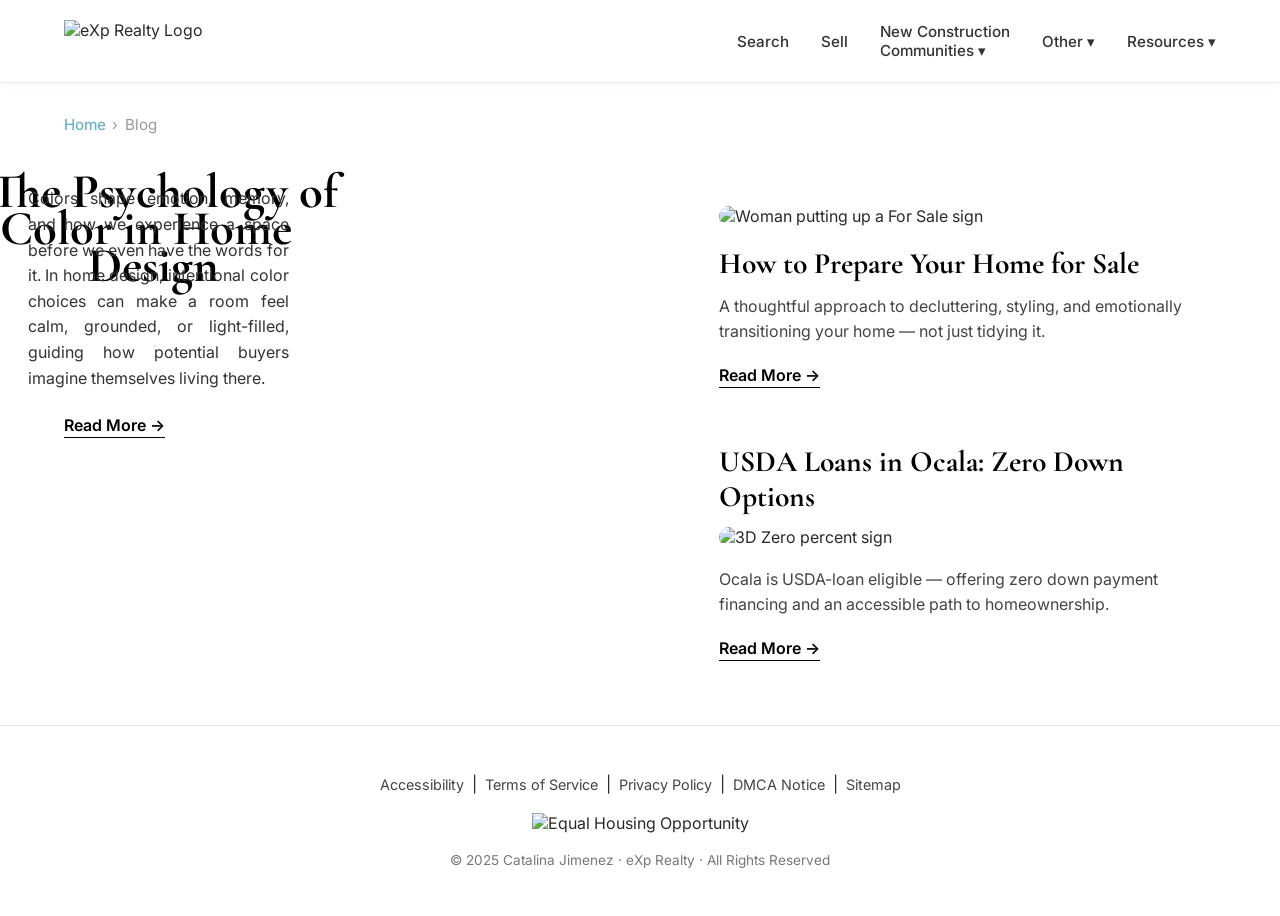
==== commit 455db56b: "Add files via upload" ====
--- a/index.html
+++ b/index.html
@@ -7,13 +7,9 @@
   <link rel="preconnect" href="https://fonts.gstatic.com" crossorigin>
   <link href="https://fonts.googleapis.com/css2?family=Cormorant+Garamond:ital,wght@0,300;0,400;0,500;0,600;0,700;1,400&family=Inter:wght@300;400;500;600;700&display=swap" rel="stylesheet">
   <style>
-    :root { 
-      --serif: "Cormorant Garamond", serif; 
-      --sans: "Inter", sans-serif; 
-    }
+    :root { --serif: "Cormorant Garamond", serif; --sans: "Inter", sans-serif; }
     * { box-sizing: border-box; margin: 0; padding: 0; }
     body { font-family: var(--sans); background: #fff; color: #2a2a2a; }
-
     .page-wrapper { max-width: 1300px; margin: 0 auto; padding: 0 5vw; }
 
     /* HEADER */
@@ -22,18 +18,12 @@
     .header-right { display: flex; align-items: center; gap: 2rem; font-size: 0.95rem; font-weight: 500; }
     .nav-main { text-decoration: none; color: #333; transition: opacity 0.25s ease; }
     .nav-main:hover { opacity: 0.6; }
+    .header-bar-container { width: 100%; border-bottom: 1px solid #e9e9e9; box-shadow: 0 4px 10px rgba(0,0,0,0.02); margin-bottom: 2rem; }
 
     /* DROPDOWN */
     .nav-dropdown { position: relative; }
-    .nav-dropdown > .nav-main { cursor: pointer; }
-    .dropdown-menu {
-      display: none; position: absolute; top: 100%; left: 50%; transform: translateX(-50%);
-      background: #fff; border: 1px solid #e9e9e9; border-radius: 12px;
-      box-shadow: 0 12px 40px rgba(0,0,0,0.12); padding: 2rem 1.5rem 1.5rem; min-width: 520px; z-index: 1000;
-      margin-top: -0.5rem;
-    }
-    .nav-dropdown:hover .dropdown-menu,
-    .nav-dropdown:focus-within .dropdown-menu { display: block; }
+    .dropdown-menu { display: none; position: absolute; top: 100%; left: 50%; transform: translateX(-50%); background: #fff; border: 1px solid #e9e9e9; border-radius: 12px; box-shadow: 0 12px 40px rgba(0,0,0,0.12); padding: 2rem 1.5rem 1.5rem; min-width: 520px; z-index: 1000; margin-top: -0.5rem; }
+    .nav-dropdown:hover .dropdown-menu { display: block; }
     .dropdown-grid { display: grid; grid-template-columns: 1fr 1fr; gap: 0 2rem; }
     .dropdown-city { margin-bottom: 1.2rem; }
     .dropdown-city-name { font-size: 0.7rem; font-weight: 700; text-transform: uppercase; letter-spacing: 0.08em; color: #999; margin-bottom: 0.4rem; }
@@ -41,14 +31,8 @@
     .dropdown-community:hover { color: #6fb1c6; }
 
     /* MEGA MENU */
-    .mega-menu {
-      display: none; position: absolute; top: 100%; left: 50%; transform: translateX(-50%);
-      background: #fff; border: 1px solid #e9e9e9; border-radius: 12px;
-      box-shadow: 0 12px 40px rgba(0,0,0,0.12); padding: 2rem 1.5rem 1.5rem; min-width: 300px; z-index: 1000;
-      margin-top: -0.5rem;
-    }
-    .nav-dropdown:hover .mega-menu,
-    .nav-dropdown:focus-within .mega-menu { display: block; }
+    .mega-menu { display: none; position: absolute; top: 100%; left: 50%; transform: translateX(-50%); background: #fff; border: 1px solid #e9e9e9; border-radius: 12px; box-shadow: 0 12px 40px rgba(0,0,0,0.12); padding: 2rem 1.5rem 1.5rem; min-width: 300px; z-index: 1000; margin-top: -0.5rem; }
+    .nav-dropdown:hover .mega-menu { display: block; }
     .mega-section-title { font-size: 0.68rem; font-weight: 700; text-transform: uppercase; letter-spacing: 0.12em; color: #bbb; margin-bottom: 0.75rem; }
     .mega-item { display: flex; align-items: center; gap: 0.85rem; padding: 0.6rem 0.5rem; border-radius: 8px; text-decoration: none; color: #1a1a1a; transition: background 0.15s; margin-bottom: 0.1rem; }
     .mega-item:hover { background: #f7f5f2; }
@@ -56,91 +40,75 @@
     .mega-item-label { font-size: 0.88rem; font-weight: 600; color: #1a1a1a; display: block; line-height: 1.2; }
     .mega-item-desc { font-size: 0.75rem; color: #888; margin-top: 0.1rem; display: block; }
 
-    /* CONTACT ME MODAL */
-    .contactme-overlay { display: none; position: fixed; inset: 0; background: rgba(0,0,0,0.55); z-index: 10001; align-items: center; justify-content: center; padding: 1rem; }
-    .contactme-overlay.open { display: flex; }
-    .contactme-modal { background: #fff; border-radius: 18px; box-shadow: 0 30px 80px rgba(0,0,0,0.2); width: 100%; max-width: 420px; overflow: hidden; animation: schedSlide 0.3s cubic-bezier(0.34,1.56,0.64,1); position: relative; }
-    .contactme-header { background: #1a1a1a; padding: 1.5rem 1.75rem 1.35rem; position: relative; }
-    .contactme-header h3 { font-family: var(--serif); font-size: 1.5rem; font-weight: 700; color: #fff; margin-bottom: 0.2rem; }
-    .contactme-header p { font-size: 0.82rem; color: rgba(255,255,255,0.5); }
-    .contactme-close { position: absolute; top: 1rem; right: 1.25rem; background: rgba(255,255,255,0.12); border: none; color: #fff; width: 30px; height: 30px; border-radius: 50%; font-size: 1rem; cursor: pointer; display: flex; align-items: center; justify-content: center; }
-    .contactme-close:hover { background: rgba(255,255,255,0.22); }
-    .contactme-body { padding: 1.75rem; display: flex; flex-direction: column; gap: 1rem; }
-    .contactme-row { display: flex; align-items: center; gap: 1rem; padding: 1rem 1.1rem; border-radius: 12px; background: #f7f5f2; text-decoration: none; color: #1a1a1a; transition: background 0.15s; overflow: hidden; }
-    .contactme-row:hover { background: #efefeb; }
-    .contactme-row-icon { width: 42px; height: 42px; border-radius: 10px; background: #1a1a1a; color: #fff; display: flex; align-items: center; justify-content: center; font-size: 1.1rem; flex-shrink: 0; }
-    .contactme-row-label { font-size: 0.72rem; font-weight: 700; text-transform: uppercase; letter-spacing: 0.08em; color: #aaa; display: block; margin-bottom: 0.2rem; }
-    .contactme-row-value { font-size: 0.92rem; font-weight: 600; color: #1a1a1a; word-break: break-all; }
-    .contactme-tagline { text-align: center; font-style: italic; font-size: 0.78rem; color: #bbb; padding-bottom: 0.5rem; }
-
-    /* POCKET LISTINGS MODAL */
-    .pocket-overlay { display: none; position: fixed; inset: 0; background: rgba(0,0,0,0.55); z-index: 10001; align-items: center; justify-content: center; padding: 1rem; }
-    .pocket-overlay.open { display: flex; }
-    .pocket-modal { background: #fff; border-radius: 18px; box-shadow: 0 30px 80px rgba(0,0,0,0.2); width: 100%; max-width: 480px; max-height: 90vh; overflow-y: auto; animation: schedSlide 0.3s cubic-bezier(0.34,1.56,0.64,1); position: relative; }
-    .pocket-header { background: #1a1a1a; padding: 1.5rem 1.75rem 1.25rem; position: relative; }
-    .pocket-header h3 { font-family: var(--serif); font-size: 1.5rem; font-weight: 700; color: #fff; margin-bottom: 0.2rem; }
-    .pocket-header p { font-size: 0.82rem; color: rgba(255,255,255,0.5); }
-    .pocket-accent { display: inline-block; background: #c8a96e; color: #fff; font-size: 0.65rem; font-weight: 700; letter-spacing: 0.1em; text-transform: uppercase; padding: 0.2rem 0.6rem; border-radius: 100px; margin-bottom: 0.6rem; }
-    .pocket-close { position: absolute; top: 1rem; right: 1.25rem; background: rgba(255,255,255,0.12); border: none; color: #fff; width: 30px; height: 30px; border-radius: 50%; font-size: 1rem; cursor: pointer; display: flex; align-items: center; justify-content: center; }
-    .pocket-close:hover { background: rgba(255,255,255,0.22); }
-    .pocket-body { padding: 1.75rem; }
-    .pocket-field { margin-bottom: 1.1rem; }
-    .pocket-label { display: block; font-size: 0.78rem; font-weight: 700; color: #444; margin-bottom: 0.4rem; text-transform: uppercase; letter-spacing: 0.06em; }
-    .pocket-input { width: 100%; padding: 0.7rem 0.9rem; border: 1.5px solid #e5e5e5; border-radius: 8px; font-family: var(--sans); font-size: 0.9rem; color: #222; outline: none; transition: border-color 0.2s; }
-    .pocket-input:focus { border-color: #1a1a1a; }
-    .pocket-textarea { width: 100%; padding: 0.7rem 0.9rem; border: 1.5px solid #e5e5e5; border-radius: 8px; font-family: var(--sans); font-size: 0.9rem; color: #222; outline: none; resize: vertical; min-height: 110px; transition: border-color 0.2s; }
-    .pocket-textarea:focus { border-color: #1a1a1a; }
-    .pocket-submit { width: 100%; padding: 0.85rem; background: #1a1a1a; color: #fff; border: none; border-radius: 10px; font-family: var(--sans); font-size: 0.9rem; font-weight: 700; cursor: pointer; transition: background 0.2s; margin-top: 0.25rem; }
-    .pocket-submit:hover { background: #333; }
-    .pocket-confirm { display: none; padding: 2.5rem 1.75rem; text-align: center; }
-    .pocket-confirm.show { display: block; }
-    .pocket-confirm-icon { font-size: 2.8rem; margin-bottom: 1rem; }
-    .pocket-confirm h3 { font-family: var(--serif); font-size: 1.6rem; font-weight: 700; margin-bottom: 0.5rem; }
-    .pocket-confirm p { color: #666; font-size: 0.9rem; line-height: 1.6; }
-
-    /* SCHEDULER MODAL */
-    .scheduler-overlay { display: none; position: fixed; inset: 0; background: rgba(0,0,0,0.55); z-index: 10000; align-items: center; justify-content: center; padding: 1rem; }
+    /* BREADCRUMB */
+    .breadcrumb { font-size: 0.95rem; color: #999; margin-bottom: 2.5rem; display: flex; align-items: center; gap: 0.4rem; }
+    .breadcrumb a { color: #6fb1c6; text-decoration: none; font-weight: 500; }
+    .breadcrumb span { color: #999; }
+
+    /* LAYOUT */
+    .blog-layout { display: grid; grid-template-columns: 1.1fr 0.9fr; gap: 3rem; align-items: start; padding-bottom: 4rem; }
+
+    /* HERO TITLE */
+    .hero-title { font-family: var(--serif); font-size: clamp(2rem, 3.8vw, 3.1rem); font-weight: 700; line-height: 0.76; margin-bottom: -4.9rem; color: #000; position: relative; z-index: 10; }
+    .hero-title .line { display: block; }
+    .hero-title .line-1 { margin-left: -4.6rem; }
+    .hero-title .line-2 { margin-left: -4rem; }
+    .hero-title .line-3 { margin-left: 1.5rem; }
+
+    /* HERO IMAGE */
+    .hero-image-wrap { width: 100%; max-width: 600px; margin-top: 0.5rem; margin-left: -5%; position: relative; z-index: 1; -webkit-mask-image: url("https://assets.codepen.io/15642444/Hero.svg"); mask-image: url("https://assets.codepen.io/15642444/Hero.svg"); -webkit-mask-size: contain; mask-size: contain; -webkit-mask-repeat: no-repeat; mask-repeat: no-repeat; -webkit-mask-position: top left; mask-position: top left; }
+    .hero-image-wrap img { width: 100%; height: 100%; display: block; object-fit: cover; object-position: center top; }
+
+    /* HERO TEXT */
+    .hero-paragraph { font-family: var(--sans); font-size: 1rem; line-height: 1.6; margin-top: -3rem; margin-left: -6%; margin-bottom: 1.5rem; max-width: 43%; text-align: justify; color: #333; position: relative; z-index: 10; }
+    .readmore { font-weight: 600; text-decoration: none; border-bottom: 1.5px solid #000; color: #000; padding-bottom: 2px; display: inline-block; position: relative; z-index: 10; }
+
+    /* SIDE COLUMN */
+    .side-column { display: flex; flex-direction: column; gap: 3.5rem; padding-top: 2rem; }
+    .card-img { width: 100%; border-radius: 20px; margin-bottom: 1.25rem; display: block; }
+    .card-title { font-family: var(--serif); font-size: 1.85rem; font-weight: 700; margin-bottom: 0.75rem; color: #000; line-height: 1.2; }
+    .card-text { line-height: 1.6; margin-bottom: 1.25rem; color: #444; font-size: 1rem; }
+    .card-link { text-decoration: none; color: inherit; display: block; cursor: pointer; transition: opacity 0.2s ease; }
+    .card-link:hover { opacity: 0.8; }
+
+    /* FOOTER */
+    .site-footer { width: 100%; background: #fff; padding: 3rem 0; border-top: 1px solid #e5e5e5; display: flex; justify-content: center; }
+    .footer-inner { width: 100%; display: flex; flex-direction: column; align-items: center; text-align: center; gap: 1.2rem; }
+    .footer-inner a { color: #444; text-decoration: none; font-size: 0.9rem; }
+    .footer-logo { height: 38px; width: auto; }
+    .footer-copy { font-size: 0.85rem; color: #777; }
+
+    /* MODALS SHARED */
+    @keyframes modalPop { from { transform: translateY(20px) scale(0.97); opacity: 0; } to { transform: none; opacity: 1; } }
+
+    /* SCHEDULER */
+    .scheduler-overlay { display: none; position: fixed; inset: 0; background: rgba(0,0,0,0.55); z-index: 9999; align-items: center; justify-content: center; padding: 1rem; }
     .scheduler-overlay.open { display: flex; }
-    .scheduler-modal { background: #fff; border-radius: 18px; box-shadow: 0 30px 80px rgba(0,0,0,0.2); width: 100%; max-width: 520px; overflow: hidden; animation: schedSlide 0.3s cubic-bezier(0.34,1.56,0.64,1); position: relative; }
-    @keyframes schedSlide { from { transform: translateY(24px) scale(0.97); opacity: 0; } to { transform: none; opacity: 1; } }
+    .scheduler-modal { background: #fff; border-radius: 18px; box-shadow: 0 30px 80px rgba(0,0,0,0.2); width: 100%; max-width: 520px; overflow: hidden; animation: modalPop 0.3s cubic-bezier(0.34,1.56,0.64,1); position: relative; }
     .sched-header { background: #1a1a1a; color: #fff; padding: 1.5rem 1.75rem 1.25rem; }
     .sched-header h3 { font-family: var(--serif); font-size: 1.5rem; font-weight: 700; margin-bottom: 0.2rem; }
     .sched-header p { font-size: 0.82rem; color: rgba(255,255,255,0.55); }
     .sched-close { position: absolute; top: 1rem; right: 1.25rem; background: rgba(255,255,255,0.12); border: none; color: #fff; width: 30px; height: 30px; border-radius: 50%; font-size: 1rem; cursor: pointer; display: flex; align-items: center; justify-content: center; }
-    .sched-close:hover { background: rgba(255,255,255,0.2); }
     .sched-body { padding: 1.5rem 1.75rem 1.75rem; }
-
-    /* Week nav */
     .sched-week-nav { display: flex; align-items: center; justify-content: space-between; margin-bottom: 1rem; }
     .sched-week-label { font-size: 0.88rem; font-weight: 600; color: #333; }
-    .sched-week-btn { background: #f5f5f5; border: none; border-radius: 6px; width: 30px; height: 30px; cursor: pointer; font-size: 1rem; display: flex; align-items: center; justify-content: center; transition: background 0.15s; }
-    .sched-week-btn:hover { background: #eee; }
-
-    /* Day pills */
+    .sched-week-btn { background: #f5f5f5; border: none; border-radius: 6px; width: 30px; height: 30px; cursor: pointer; font-size: 1rem; display: flex; align-items: center; justify-content: center; }
     .sched-days { display: grid; grid-template-columns: repeat(7, 1fr); gap: 0.4rem; margin-bottom: 1.25rem; }
     .sched-day { display: flex; flex-direction: column; align-items: center; gap: 0.2rem; padding: 0.5rem 0.2rem; border-radius: 10px; border: 1.5px solid #eee; cursor: pointer; transition: all 0.15s; background: #fff; }
     .sched-day:hover { border-color: #1a1a1a; }
-    .sched-day.selected { background: #1a1a1a; border-color: #1a1a1a; color: #fff; }
+    .sched-day.selected { background: #1a1a1a; border-color: #1a1a1a; }
     .sched-day.today .day-num { color: #c8a96e; font-weight: 700; }
     .sched-day.selected .day-num, .sched-day.selected .day-name { color: #fff; }
     .day-name { font-size: 0.62rem; font-weight: 600; text-transform: uppercase; letter-spacing: 0.05em; color: #aaa; }
     .day-num { font-size: 0.95rem; font-weight: 700; color: #1a1a1a; }
-    .sched-day.selected .day-name { color: rgba(255,255,255,0.7); }
-
-    /* Time slots */
     .sched-times-label { font-size: 0.72rem; font-weight: 700; text-transform: uppercase; letter-spacing: 0.1em; color: #bbb; margin-bottom: 0.75rem; }
-    .sched-slots { display: grid; grid-template-columns: repeat(3, 1fr); gap: 0.5rem; max-height: 220px; overflow-y: auto; padding-right: 2px; }
-    .sched-slots::-webkit-scrollbar { width: 4px; }
-    .sched-slots::-webkit-scrollbar-thumb { background: #ddd; border-radius: 2px; }
+    .sched-slots { display: grid; grid-template-columns: repeat(3, 1fr); gap: 0.5rem; max-height: 220px; overflow-y: auto; }
     .slot-btn { padding: 0.55rem 0.5rem; border-radius: 8px; border: 1.5px solid #eee; background: #fff; font-family: var(--sans); font-size: 0.8rem; font-weight: 500; color: #333; cursor: pointer; transition: all 0.15s; text-align: center; }
-    .slot-btn:hover { border-color: #1a1a1a; color: #1a1a1a; }
-    .slot-btn.busy { background: #fafafa; color: #ccc; border-color: #f0f0f0; cursor: not-allowed; font-size: 0.72rem; }
+    .slot-btn:hover { border-color: #1a1a1a; }
+    .slot-btn.busy { background: #fafafa; color: #ccc; border-color: #f0f0f0; cursor: not-allowed; }
     .slot-btn.selected { background: #1a1a1a; border-color: #1a1a1a; color: #fff; }
-    .sched-confirm-btn { width: 100%; margin-top: 1.25rem; padding: 0.85rem; background: #1a1a1a; color: #fff; border: none; border-radius: 10px; font-family: var(--sans); font-size: 0.9rem; font-weight: 700; cursor: pointer; transition: background 0.2s; }
-    .sched-confirm-btn:hover { background: #333; }
+    .sched-confirm-btn { width: 100%; margin-top: 1.25rem; padding: 0.85rem; background: #1a1a1a; color: #fff; border: none; border-radius: 10px; font-family: var(--sans); font-size: 0.9rem; font-weight: 700; cursor: pointer; }
     .sched-confirm-btn:disabled { background: #ccc; cursor: not-allowed; }
-
-    /* Confirmation screen */
     .sched-confirm-screen { display: none; padding: 2.5rem 1.75rem; text-align: center; }
     .sched-confirm-screen.show { display: block; }
     .sched-checkmark { font-size: 3rem; margin-bottom: 1rem; }
@@ -149,46 +117,45 @@
     .sched-booked-slot { background: #f7f5f2; border-radius: 10px; padding: 1rem; font-size: 0.9rem; font-weight: 600; color: #1a1a1a; margin-bottom: 1.5rem; }
     .sched-done-btn { padding: 0.75rem 2rem; background: #1a1a1a; color: #fff; border: none; border-radius: 8px; font-family: var(--sans); font-size: 0.88rem; font-weight: 700; cursor: pointer; }
 
-    /* BREADCRUMB */
-    .breadcrumb { font-size: 0.95rem; color: #999; margin-bottom: 2.5rem; display: flex; align-items: center; gap: 0.4rem; }
-    .breadcrumb a { color: #6fb1c6; text-decoration: none; font-weight: 500; }
-    .breadcrumb a:hover { text-decoration: underline; }
-    .breadcrumb span { color: #999; }
-
-    /* LAYOUT */
-    .blog-layout { display: grid; grid-template-columns: 1.1fr 0.9fr; gap: 3rem; align-items: start; padding-bottom: 4rem; }
-
-    /* HERO TITLE */
-    .hero-title { font-family: var(--serif); font-size: clamp(2rem, 3.8vw, 3.1rem); font-weight: 700; line-height: 0.76; margin-bottom: -4.9rem; color: #000; position: relative; z-index: 10; }
-    .hero-title .line { display: block; }
-    .hero-title .line-1 { margin-left: -4.6rem; }
-    .hero-title .line-2 { margin-left: -4rem; }
-    .hero-title .line-3 { margin-left: 1.5rem; }
-
-    /* HERO IMAGE */
-    .hero-image-wrap { width: 100%; max-width: 600px; margin-top: 0.5rem; margin-left: -5%; position: relative; z-index: 1; -webkit-mask-image: url("https://assets.codepen.io/15642444/Hero.svg"); mask-image: url("https://assets.codepen.io/15642444/Hero.svg"); -webkit-mask-size: contain; mask-size: contain; -webkit-mask-repeat: no-repeat; mask-repeat: no-repeat; -webkit-mask-position: top left; mask-position: top left; }
-    .hero-image-wrap img { width: 100%; height: 100%; display: block; object-fit: cover; object-position: center top; }
-
-    /* HERO TEXT */
-    .hero-paragraph { font-family: var(--sans); font-size: 1rem; line-height: 1.6; margin-top: -3rem; margin-left: -6%; margin-bottom: 1.5rem; max-width: 43%; text-align: justify; color: #333; position: relative; z-index: 10; }
-
-    .readmore { font-weight: 600; text-decoration: none; border-bottom: 1.5px solid #000; color: #000; padding-bottom: 2px; display: inline-block; position: relative; z-index: 10; }
-
-    /* SIDE COLUMN */
-    .side-column { display: flex; flex-direction: column; gap: 3.5rem; padding-top: 2rem; }
-    .card-img { width: 100%; border-radius: 20px; margin-bottom: 1.25rem; display: block; }
-    .card-title { font-family: var(--serif); font-size: 1.85rem; font-weight: 700; margin-bottom: 0.75rem; color: #000; line-height: 1.2; }
-    .card-text { line-height: 1.6; margin-bottom: 1.25rem; color: #444; font-size: 1rem; }
-    .card-link { text-decoration: none; color: inherit; display: block; cursor: pointer; transition: opacity 0.2s ease; }
-    .card-link:hover { opacity: 0.8; }
-
-    /* FOOTER */
-    .site-footer { width: 100%; background: #fff; padding: 3rem 0; border-top: 1px solid #e5e5e5; display: flex; justify-content: center; }
-    .footer-inner { width: 100%; display: flex; flex-direction: column; align-items: center; text-align: center; gap: 1.2rem; }
-    .footer-inner a { color: #444; text-decoration: none; font-size: 0.9rem; }
-    .footer-inner a:hover { text-decoration: underline; }
-    .footer-logo { height: 38px; width: auto; }
-    .footer-copy { font-size: 0.85rem; color: #777; }
+    /* POCKET LISTINGS */
+    .pocket-overlay { display: none; position: fixed; inset: 0; background: rgba(0,0,0,0.55); z-index: 9999; align-items: center; justify-content: center; padding: 1rem; }
+    .pocket-overlay.open { display: flex; }
+    .pocket-modal { background: #fff; border-radius: 18px; box-shadow: 0 30px 80px rgba(0,0,0,0.2); width: 100%; max-width: 480px; max-height: 90vh; overflow-y: auto; animation: modalPop 0.3s cubic-bezier(0.34,1.56,0.64,1); position: relative; }
+    .pocket-header { background: #1a1a1a; padding: 1.5rem 1.75rem 1.25rem; position: relative; }
+    .pocket-header h3 { font-family: var(--serif); font-size: 1.5rem; font-weight: 700; color: #fff; margin-bottom: 0.2rem; }
+    .pocket-header p { font-size: 0.82rem; color: rgba(255,255,255,0.5); }
+    .pocket-accent { display: inline-block; background: #c8a96e; color: #fff; font-size: 0.65rem; font-weight: 700; letter-spacing: 0.1em; text-transform: uppercase; padding: 0.2rem 0.6rem; border-radius: 100px; margin-bottom: 0.6rem; }
+    .pocket-close { position: absolute; top: 1rem; right: 1.25rem; background: rgba(255,255,255,0.12); border: none; color: #fff; width: 30px; height: 30px; border-radius: 50%; font-size: 1rem; cursor: pointer; display: flex; align-items: center; justify-content: center; }
+    .pocket-body { padding: 1.75rem; }
+    .pocket-field { margin-bottom: 1.1rem; }
+    .pocket-label { display: block; font-size: 0.78rem; font-weight: 700; color: #444; margin-bottom: 0.4rem; text-transform: uppercase; letter-spacing: 0.06em; }
+    .pocket-input { width: 100%; padding: 0.7rem 0.9rem; border: 1.5px solid #e5e5e5; border-radius: 8px; font-family: var(--sans); font-size: 0.9rem; color: #222; outline: none; }
+    .pocket-input:focus { border-color: #1a1a1a; }
+    .pocket-textarea { width: 100%; padding: 0.7rem 0.9rem; border: 1.5px solid #e5e5e5; border-radius: 8px; font-family: var(--sans); font-size: 0.9rem; color: #222; outline: none; resize: vertical; min-height: 110px; }
+    .pocket-textarea:focus { border-color: #1a1a1a; }
+    .pocket-submit { width: 100%; padding: 0.85rem; background: #1a1a1a; color: #fff; border: none; border-radius: 10px; font-family: var(--sans); font-size: 0.9rem; font-weight: 700; cursor: pointer; margin-top: 0.25rem; }
+    .pocket-confirm { display: none; padding: 2.5rem 1.75rem; text-align: center; }
+    .pocket-confirm.show { display: block; }
+    .pocket-confirm-icon { font-size: 2.8rem; margin-bottom: 1rem; }
+    .pocket-confirm h3 { font-family: var(--serif); font-size: 1.6rem; font-weight: 700; margin-bottom: 0.5rem; }
+    .pocket-confirm p { color: #666; font-size: 0.9rem; line-height: 1.6; }
+
+    /* CONTACT ME */
+    .contactme-overlay { display: none; position: fixed; inset: 0; background: rgba(0,0,0,0.55); z-index: 9999; align-items: center; justify-content: center; padding: 1rem; }
+    .contactme-overlay.open { display: flex; }
+    .contactme-modal { background: #fff; border-radius: 18px; box-shadow: 0 30px 80px rgba(0,0,0,0.2); width: 100%; max-width: 420px; overflow: hidden; animation: modalPop 0.3s cubic-bezier(0.34,1.56,0.64,1); position: relative; }
+    .contactme-header { background: #1a1a1a; padding: 1.5rem 1.75rem 1.35rem; position: relative; }
+    .contactme-header h3 { font-family: var(--serif); font-size: 1.5rem; font-weight: 700; color: #fff; margin-bottom: 0.2rem; }
+    .contactme-header p { font-size: 0.82rem; color: rgba(255,255,255,0.5); }
+    .contactme-close { position: absolute; top: 1rem; right: 1.25rem; background: rgba(255,255,255,0.12); border: none; color: #fff; width: 30px; height: 30px; border-radius: 50%; font-size: 1rem; cursor: pointer; display: flex; align-items: center; justify-content: center; }
+    .contactme-body { padding: 1.75rem; display: flex; flex-direction: column; gap: 1rem; }
+    .contactme-row { display: flex; align-items: center; gap: 1rem; padding: 1rem 1.1rem; border-radius: 12px; background: #f7f5f2; text-decoration: none; color: #1a1a1a; transition: background 0.15s; min-width: 0; }
+    .contactme-row:hover { background: #efefeb; }
+    .contactme-row-icon { width: 42px; height: 42px; border-radius: 10px; background: #1a1a1a; color: #fff; display: flex; align-items: center; justify-content: center; font-size: 1.1rem; flex-shrink: 0; }
+    .contactme-row-text { flex: 1; min-width: 0; }
+    .contactme-row-label { font-size: 0.72rem; font-weight: 700; text-transform: uppercase; letter-spacing: 0.08em; color: #aaa; display: block; margin-bottom: 0.2rem; }
+    .contactme-row-value { font-size: 0.82rem; font-weight: 600; color: #1a1a1a; display: block; word-break: break-all; }
+    .contactme-tagline { text-align: center; font-style: italic; font-size: 0.78rem; color: #bbb; padding-bottom: 0.25rem; }
 
     /* RESPONSIVE */
     @media(max-width: 900px) {
@@ -205,7 +172,6 @@
       .header-right { gap: 0.75rem; font-size: 0.78rem; }
       .blog-header { padding: 1rem 0; }
       .page-wrapper { padding: 0 4vw; }
-      .breadcrumb { margin-bottom: 1.5rem; }
     }
   </style>
 </head>
@@ -219,9 +185,8 @@
       </div>
       <nav class="header-right">
         <a href="https://catalinajimenezfl.exprealty.com/index.php?homesearchmore=1#advanced_search_form" class="nav-main">Search</a>
-        <a href="#valuation" class="nav-main" onclick="document.getElementById('valuationModal').style.display='flex'; return false;">Sell</a>
-
-        <!-- New Construction dropdown -->
+        <a href="#" class="nav-main" onclick="document.getElementById('valuationModal').style.display='flex'; return false;">Sell</a>
+
         <div class="nav-dropdown">
           <a href="new-construction.html" class="nav-main" style="line-height:1.2; text-align:center; text-decoration:none;">New Construction<br>Communities ▾</a>
           <div class="dropdown-menu">
@@ -238,7 +203,6 @@
           </div>
         </div>
 
-        <!-- Other dropdown -->
         <div class="nav-dropdown">
           <a href="#" class="nav-main">Other ▾</a>
           <div class="mega-menu" style="min-width:310px;">
@@ -249,7 +213,6 @@
           </div>
         </div>
 
-        <!-- Resources dropdown -->
         <div class="nav-dropdown">
           <a href="#" class="nav-main">Resources ▾</a>
           <div class="mega-menu" style="min-width:310px; right:0; left:auto; transform:none;">
@@ -260,7 +223,6 @@
             <a href="color-psychology.html" class="mega-item"><div class="mega-icon">🎨</div><div><span class="mega-item-label">Design &amp; Staging Tips</span><span class="mega-item-desc">Present your home beautifully</span></div></a>
           </div>
         </div>
-
       </nav>
     </header>
   </div>
@@ -270,7 +232,6 @@
   <nav class="breadcrumb">
     <a href="#">Home</a> <span>›</span> <span>Blog</span>
   </nav>
-
   <div class="blog-layout">
     <div class="hero-container">
       <a href="color-psychology.html" class="card-link">
@@ -282,16 +243,10 @@
         <div class="hero-image-wrap">
           <img src="https://assets.codepen.io/15642444/Screenshot%202025-10-20%20at%201.41.31%E2%80%AFPM.png" alt="Colorful gradient representing psychology of color">
         </div>
-        <p class="hero-paragraph">
-          Colors shape emotion, memory, and how we experience a space before we even
-          have the words for it. In home design, intentional color choices can make a
-          room feel calm, grounded, or light-filled, guiding how potential buyers
-          imagine themselves living there.
-        </p>
+        <p class="hero-paragraph">Colors shape emotion, memory, and how we experience a space before we even have the words for it. In home design, intentional color choices can make a room feel calm, grounded, or light-filled, guiding how potential buyers imagine themselves living there.</p>
         <span class="readmore">Read More →</span>
       </a>
     </div>
-
     <div class="side-column">
       <div class="card">
         <a href="prepare-home-for-sale.html" class="card-link">
@@ -315,19 +270,13 @@
 
 <footer class="site-footer">
   <div class="footer-inner page-wrapper">
-    <div>
-      <a href="#">Accessibility</a> &nbsp;|&nbsp;
-      <a href="#">Terms of Service</a> &nbsp;|&nbsp;
-      <a href="#">Privacy Policy</a> &nbsp;|&nbsp;
-      <a href="#">DMCA Notice</a> &nbsp;|&nbsp;
-      <a href="#">Sitemap</a>
-    </div>
+    <div><a href="#">Accessibility</a> &nbsp;|&nbsp; <a href="#">Terms of Service</a> &nbsp;|&nbsp; <a href="#">Privacy Policy</a> &nbsp;|&nbsp; <a href="#">DMCA Notice</a> &nbsp;|&nbsp; <a href="#">Sitemap</a></div>
     <div><img src="https://imgur.com/uwPw7OD.jpeg" alt="Equal Housing Opportunity" class="footer-logo"></div>
     <div class="footer-copy">© 2025 Catalina Jimenez · eXp Realty · All Rights Reserved</div>
   </div>
 </footer>
 
-<!-- Home Valuation Modal -->
+<!-- VALUATION MODAL -->
 <div id="valuationModal" style="display:none; position:fixed; inset:0; background:rgba(0,0,0,0.6); z-index:9999; align-items:center; justify-content:center; padding:20px;">
   <div style="background:#fff; border-radius:12px; max-width:520px; width:100%; padding:24px; position:relative; max-height:90vh; overflow:auto; font-family:'Segoe UI', sans-serif;">
     <button onclick="document.getElementById('valuationModal').style.display='none'" type="button" style="position:absolute; top:12px; right:14px; background:none; border:none; font-size:22px; font-weight:700; cursor:pointer; color:#333;">×</button>
@@ -385,131 +334,6 @@
   </div>
 </div>
 
-<script>
-  let schedWeekOffset = 0;
-  let selectedDay = null;
-  let selectedSlot = null;
-
-  // Per day-of-week busy slot indices (morning 9am-1pm = slots 2-9 are heavier)
-  const BUSY_BY_DOW = {
-    0: [2,3,5,6,8,9],    // Sun
-    1: [2,4,5,7,8],      // Mon
-    2: [3,5,6,8,9],      // Tue
-    3: [2,3,5,7,9],      // Wed
-    4: [3,4,6,8,9],      // Thu
-    5: [2,4,5,7,8],      // Fri
-    6: [3,5,6,9]         // Sat
-  };
-
-  function getAllSlots() {
-    const s = [];
-    for (let h = 8; h <= 20; h++) { s.push({h, m:0}); s.push({h, m:30}); }
-    s.push({h:21, m:0});
-    return s;
-  }
-
-  function formatSlot(h, m) {
-    const ampm = h < 12 ? 'AM' : 'PM';
-    const hr = h > 12 ? h - 12 : (h === 0 ? 12 : h);
-    return `${hr}:${m === 0 ? '00' : m} ${ampm}`;
-  }
-
-  function isBusy(idx, dow) {
-    const busy = BUSY_BY_DOW[dow] || [];
-    // Morning range (slots 2–9 = 9am–1pm): use busy list + alternating pattern
-    if (idx >= 2 && idx <= 9) return busy.includes(idx) || (idx % 2 === 0 && !busy.includes(idx - 1));
-    // Afternoon: lighter, just use the list
-    return busy.includes(idx % 11);
-  }
-
-  function getWeekDates(offset) {
-    const today = new Date();
-    const mon = new Date(today);
-    mon.setDate(today.getDate() - ((today.getDay() + 6) % 7) + offset * 7);
-    return Array.from({length:7}, (_, i) => { const d = new Date(mon); d.setDate(mon.getDate()+i); return d; });
-  }
-
-  function renderWeek() {
-    const days = getWeekDates(schedWeekOffset);
-    const today = new Date();
-    const names = ['Mon','Tue','Wed','Thu','Fri','Sat','Sun'];
-    const fmt = {month:'short', day:'numeric'};
-    document.getElementById('weekLabel').textContent =
-      days[0].toLocaleDateString('en-US',fmt) + ' – ' + days[6].toLocaleDateString('en-US',fmt);
-
-    const c = document.getElementById('schedDays');
-    c.innerHTML = '';
-    days.forEach((d, i) => {
-      const isToday = d.toDateString() === today.toDateString();
-      const isPast = d < today && !isToday;
-      const isSel = selectedDay && d.toDateString() === selectedDay.toDateString();
-      const el = document.createElement('div');
-      el.className = 'sched-day' + (isToday?' today':'') + (isSel?' selected':'');
-      el.style.cssText = isPast ? 'opacity:0.3;pointer-events:none' : '';
-      el.innerHTML = `<span class="day-name">${names[i]}</span><span class="day-num">${d.getDate()}</span>`;
-      el.onclick = () => { selectedDay = d; selectedSlot = null; renderWeek(); renderSlots(); };
-      c.appendChild(el);
-    });
-    renderSlots();
-  }
-
-  function renderSlots() {
-    const c = document.getElementById('schedSlots');
-    const btn = document.getElementById('schedConfirmBtn');
-    c.innerHTML = '';
-    if (!selectedDay) {
-      c.innerHTML = '<div style="color:#bbb;font-size:0.82rem;grid-column:1/-1;padding:0.75rem 0">← Select a day first</div>';
-      btn.disabled = true; btn.textContent = 'Select a time to continue'; return;
-    }
-    const dow = selectedDay.getDay();
-    getAllSlots().forEach((s, idx) => {
-      const busy = isBusy(idx, dow);
-      const isSel = selectedSlot && selectedSlot.h===s.h && selectedSlot.m===s.m;
-      const el = document.createElement('button');
-      el.className = 'slot-btn' + (busy?' busy':'') + (isSel?' selected':'');
-      el.textContent = busy ? '—' : formatSlot(s.h, s.m);
-      el.disabled = busy;
-      if (!busy) el.onclick = () => {
-        selectedSlot = s;
-        btn.disabled = false;
-        btn.textContent = `Book ${formatSlot(s.h, s.m)} →`;
-        renderSlots();
-      };
-      c.appendChild(el);
-    });
-  }
-
-  function confirmBooking() {
-    if (!selectedDay || !selectedSlot) return;
-    const dayStr = selectedDay.toLocaleDateString('en-US', {weekday:'long', month:'long', day:'numeric'});
-    document.getElementById('bookedSlotDisplay').textContent = `📅 ${dayStr} at ${formatSlot(selectedSlot.h, selectedSlot.m)}`;
-    document.getElementById('schedBooking').style.display = 'none';
-    document.getElementById('schedConfirm').classList.add('show');
-  }
-
-  function changeWeek(dir) {
-    if (schedWeekOffset + dir < 0) return;
-    schedWeekOffset += dir;
-    renderWeek();
-  }
-
-  function openScheduler() {
-    schedWeekOffset = 0; selectedDay = null; selectedSlot = null;
-    document.getElementById('schedBooking').style.display = 'block';
-    document.getElementById('schedConfirm').classList.remove('show');
-    document.getElementById('schedulerModal').classList.add('open');
-    document.body.style.overflow = 'hidden';
-    renderWeek();
-  }
-
-  function closeScheduler() {
-    document.getElementById('schedulerModal').classList.remove('open');
-    document.body.style.overflow = '';
-  }
-
-  document.addEventListener('keydown', e => { if(e.key==='Escape') { closeScheduler(); closePocketListings(); closeContactMe(); } });
-</script>
-
 <!-- POCKET LISTINGS MODAL -->
 <div class="pocket-overlay" id="pocketModal" onclick="if(event.target===this) closePocketListings()">
   <div class="pocket-modal">
@@ -555,14 +379,14 @@
     <div class="contactme-body">
       <a href="mailto:catalina.jimenez.266454@exprealty.com" class="contactme-row">
         <div class="contactme-row-icon">✉️</div>
-        <div style="min-width:0; flex:1; overflow:hidden;">
+        <div class="contactme-row-text">
           <span class="contactme-row-label">Email</span>
-          <span class="contactme-row-value" style="font-size:0.78rem; word-break:break-all;">catalina.jimenez.266454@exprealty.com</span>
+          <span class="contactme-row-value">catalina.jimenez.266454@exprealty.com</span>
         </div>
       </a>
       <a href="tel:+14075792670" class="contactme-row">
         <div class="contactme-row-icon">📞</div>
-        <div>
+        <div class="contactme-row-text">
           <span class="contactme-row-label">Phone</span>
           <span class="contactme-row-value">(407) 579-2670</span>
         </div>
@@ -573,46 +397,53 @@
 </div>
 
 <script>
-  function openContactMe() {
-    document.getElementById('contactMeModal').classList.add('open');
-    document.body.style.overflow = 'hidden';
+  // SCHEDULER
+  let schedWeekOffset = 0, selectedDay = null, selectedSlot = null;
+  const BUSY_BY_DOW = { 0:[2,3,5,6,8,9], 1:[2,4,5,7,8], 2:[3,5,6,8,9], 3:[2,3,5,7,9], 4:[3,4,6,8,9], 5:[2,4,5,7,8], 6:[3,5,6,9] };
+  function getAllSlots() { const s=[]; for(let h=8;h<=20;h++){s.push({h,m:0});s.push({h,m:30});}s.push({h:21,m:0});return s; }
+  function formatSlot(h,m) { const ap=h<12?'AM':'PM',hr=h>12?h-12:(h===0?12:h); return `${hr}:${m===0?'00':m} ${ap}`; }
+  function isBusy(idx,dow) { const b=BUSY_BY_DOW[dow]||[]; if(idx>=2&&idx<=9)return b.includes(idx)||(idx%2===0&&!b.includes(idx-1)); return b.includes(idx%11); }
+  function getWeekDates(off) { const t=new Date(),m=new Date(t); m.setDate(t.getDate()-((t.getDay()+6)%7)+off*7); return Array.from({length:7},(_,i)=>{const d=new Date(m);d.setDate(m.getDate()+i);return d;}); }
+  function renderWeek() {
+    const days=getWeekDates(schedWeekOffset),today=new Date(),names=['Mon','Tue','Wed','Thu','Fri','Sat','Sun'],fmt={month:'short',day:'numeric'};
+    document.getElementById('weekLabel').textContent=days[0].toLocaleDateString('en-US',fmt)+' – '+days[6].toLocaleDateString('en-US',fmt);
+    const c=document.getElementById('schedDays'); c.innerHTML='';
+    days.forEach((d,i)=>{ const isT=d.toDateString()===today.toDateString(),isPast=d<today&&!isT,isSel=selectedDay&&d.toDateString()===selectedDay.toDateString();
+      const el=document.createElement('div'); el.className='sched-day'+(isT?' today':'')+(isSel?' selected':''); el.style.cssText=isPast?'opacity:0.3;pointer-events:none':'';
+      el.innerHTML=`<span class="day-name">${names[i]}</span><span class="day-num">${d.getDate()}</span>`;
+      el.onclick=()=>{selectedDay=d;selectedSlot=null;renderWeek();renderSlots();}; c.appendChild(el); });
+    renderSlots();
   }
-  function closeContactMe() {
-    document.getElementById('contactMeModal').classList.remove('open');
-    document.body.style.overflow = '';
+  function renderSlots() {
+    const c=document.getElementById('schedSlots'),btn=document.getElementById('schedConfirmBtn'); c.innerHTML='';
+    if(!selectedDay){c.innerHTML='<div style="color:#bbb;font-size:0.82rem;grid-column:1/-1;padding:0.75rem 0">← Select a day first</div>';btn.disabled=true;btn.textContent='Select a time to continue';return;}
+    getAllSlots().forEach((s,idx)=>{ const busy=isBusy(idx,selectedDay.getDay()),isSel=selectedSlot&&selectedSlot.h===s.h&&selectedSlot.m===s.m;
+      const el=document.createElement('button'); el.className='slot-btn'+(busy?' busy':'')+(isSel?' selected':'');
+      el.textContent=busy?'—':formatSlot(s.h,s.m); el.disabled=busy;
+      if(!busy)el.onclick=()=>{selectedSlot=s;btn.disabled=false;btn.textContent=`Book ${formatSlot(s.h,s.m)} →`;renderSlots();}; c.appendChild(el); });
   }
-
-  function openPocketListings() {
-    document.getElementById('pocketForm').style.display = 'block';
-    document.getElementById('pocketConfirm').classList.remove('show');
-    document.getElementById('pocketModal').classList.add('open');
-    document.body.style.overflow = 'hidden';
-  }
-  function closePocketListings() {
-    document.getElementById('pocketModal').classList.remove('open');
-    document.body.style.overflow = '';
-  }
-
-  function submitPocket(e) {
+  function confirmBooking() { if(!selectedDay||!selectedSlot)return; const ds=selectedDay.toLocaleDateString('en-US',{weekday:'long',month:'long',day:'numeric'}); document.getElementById('bookedSlotDisplay').textContent=`📅 ${ds} at ${formatSlot(selectedSlot.h,selectedSlot.m)}`; document.getElementById('schedBooking').style.display='none'; document.getElementById('schedConfirm').classList.add('show'); }
+  function changeWeek(dir){if(schedWeekOffset+dir<0)return;schedWeekOffset+=dir;renderWeek();}
+  function openScheduler(){schedWeekOffset=0;selectedDay=null;selectedSlot=null;document.getElementById('schedBooking').style.display='block';document.getElementById('schedConfirm').classList.remove('show');document.getElementById('schedulerModal').classList.add('open');document.body.style.overflow='hidden';renderWeek();}
+  function closeScheduler(){document.getElementById('schedulerModal').classList.remove('open');document.body.style.overflow='';}
+
+  // POCKET LISTINGS
+  function openPocketListings(){document.getElementById('pocketForm').style.display='block';document.getElementById('pocketConfirm').classList.remove('show');document.getElementById('pocketModal').classList.add('open');document.body.style.overflow='hidden';}
+  function closePocketListings(){document.getElementById('pocketModal').classList.remove('open');document.body.style.overflow='';}
+  function submitPocket(e){
     e.preventDefault();
-    const email = document.getElementById('pocketEmail').value;
-    const subject = document.getElementById('pocketSubject').value;
-    const message = document.getElementById('pocketMessage').value;
-    fetch('https://formspree.io/f/mrebndrq', {
-      method: 'POST',
-      headers: { 'Content-Type': 'application/json' },
-      body: JSON.stringify({
-        _subject: 'Pocket Listing Request: ' + s
-        ubject,
-        email: email,
-        subject: subject,
-        message: message
-      })
-    }).catch(() => {});
-    document.getElementById('pocketForm').style.display = 'none';
+    const email=document.getElementById('pocketEmail').value, subject=document.getElementById('pocketSubject').value, message=document.getElementById('pocketMessage').value;
+    fetch('https://formspree.io/f/mrebndrq',{method:'POST',headers:{'Content-Type':'application/json'},body:JSON.stringify({_subject:'Pocket Listing Request: '+subject,email,subject,message})}).catch(()=>{});
+    document.getElementById('pocketForm').style.display='none';
     document.getElementById('pocketConfirm').classList.add('show');
   }
+
+  // CONTACT ME
+  function openContactMe(){document.getElementById('contactMeModal').classList.add('open');document.body.style.overflow='hidden';}
+  function closeContactMe(){document.getElementById('contactMeModal').classList.remove('open');document.body.style.overflow='';}
+
+  // ESC key closes all
+  document.addEventListener('keydown',e=>{if(e.key==='Escape'){closeScheduler();closePocketListings();closeContactMe();}});
 </script>
-
 </body>
 </html>
